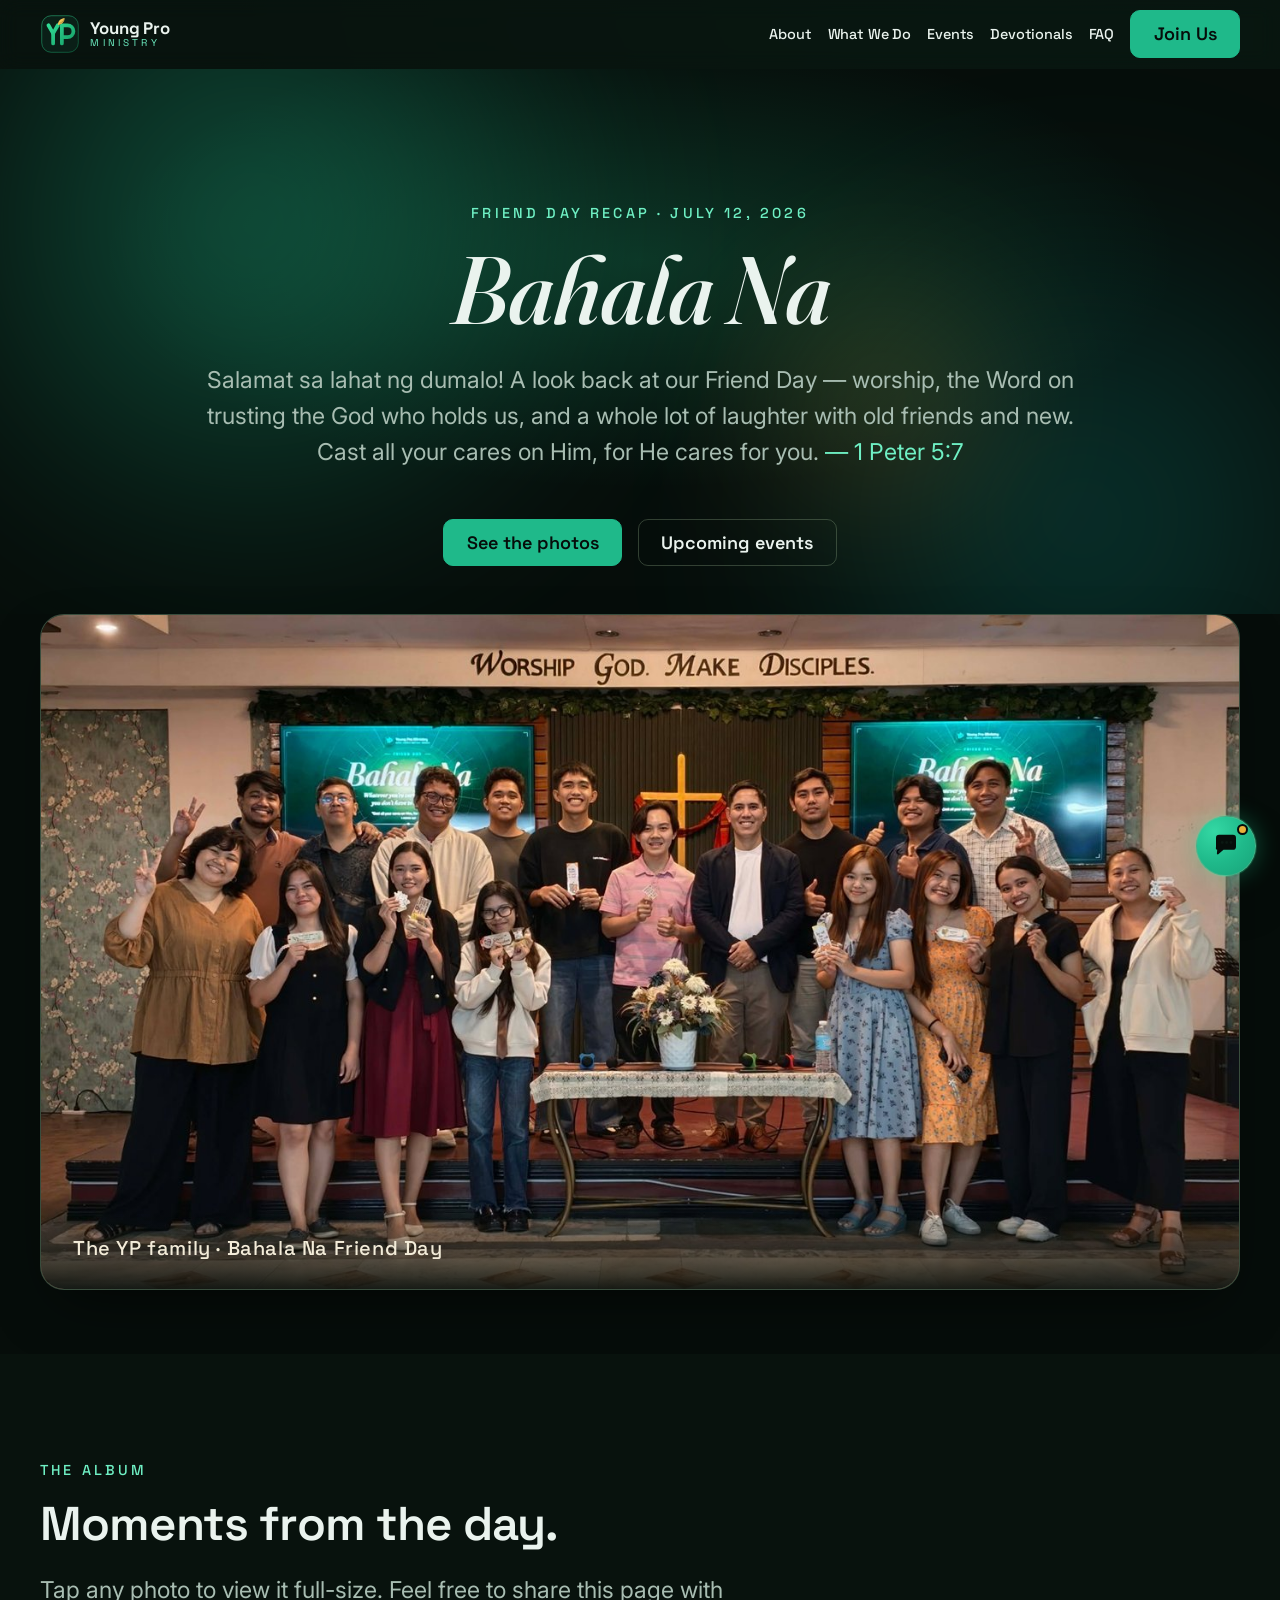
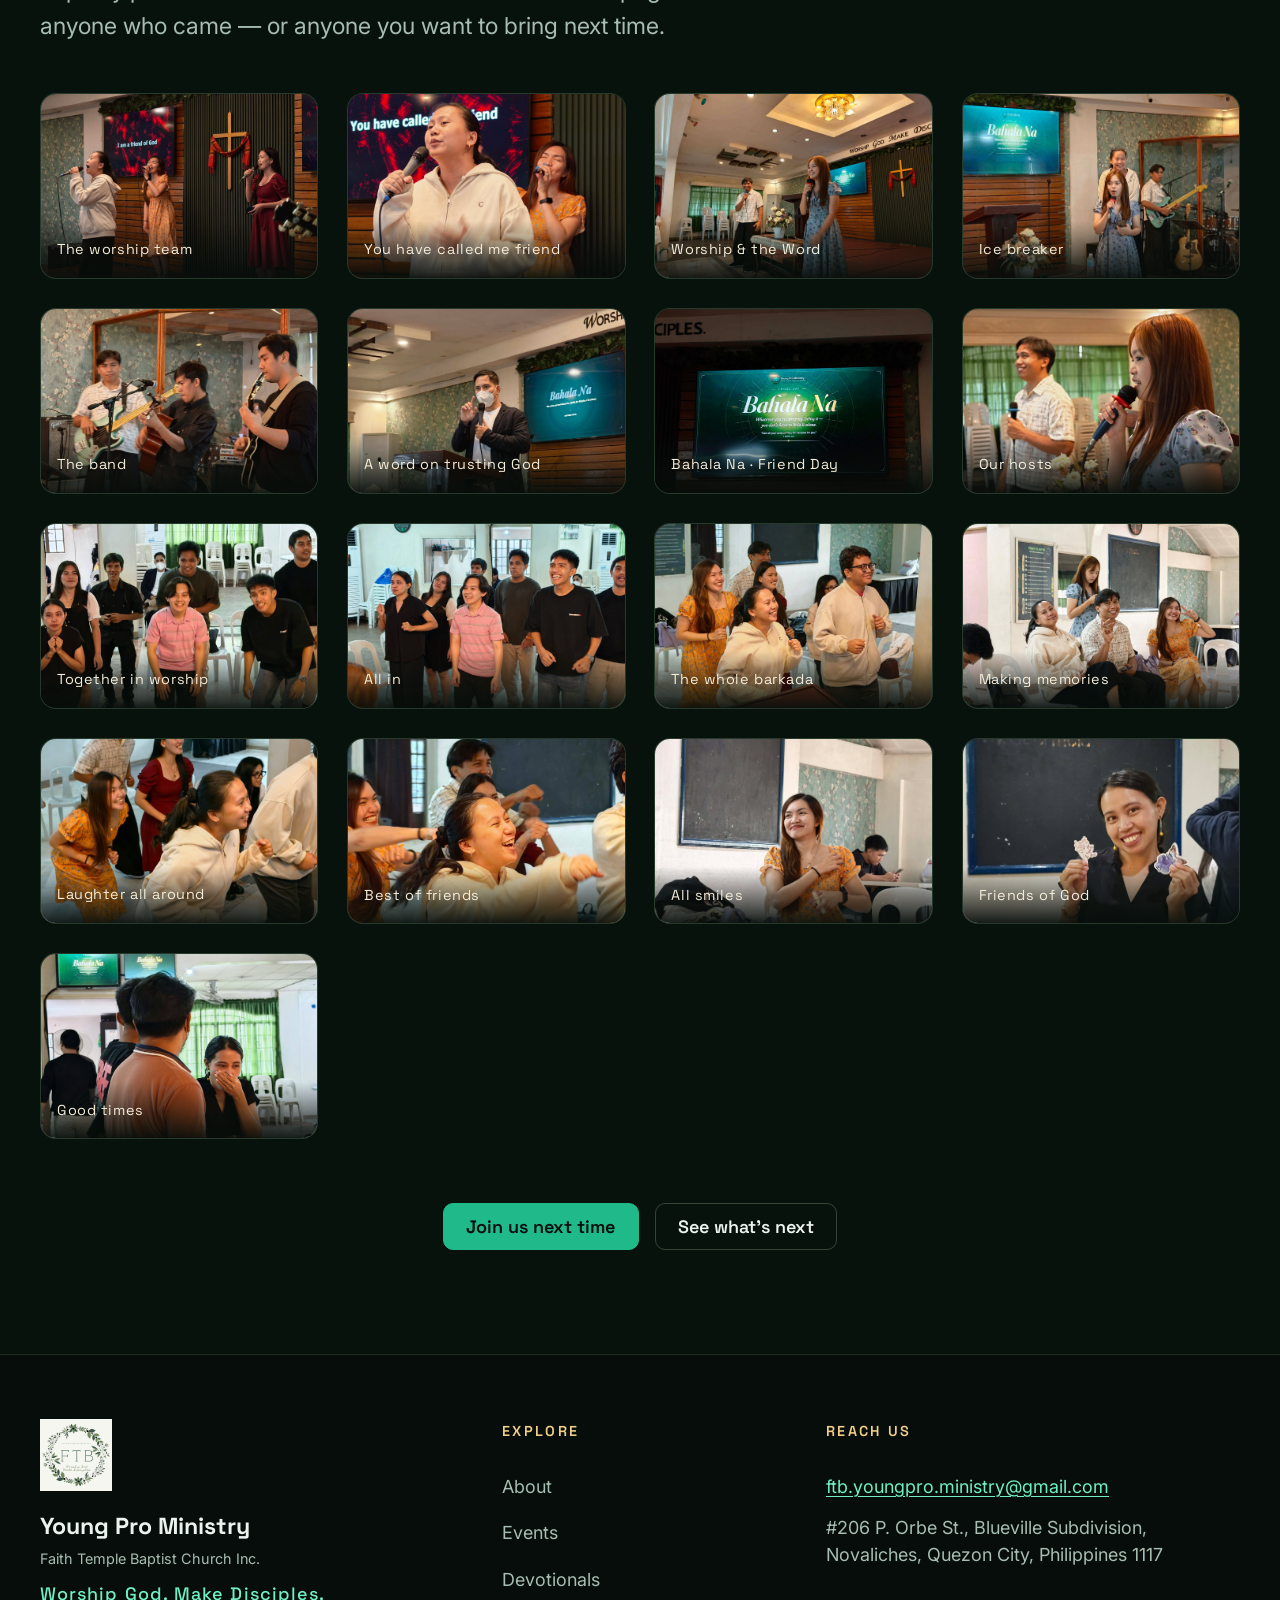
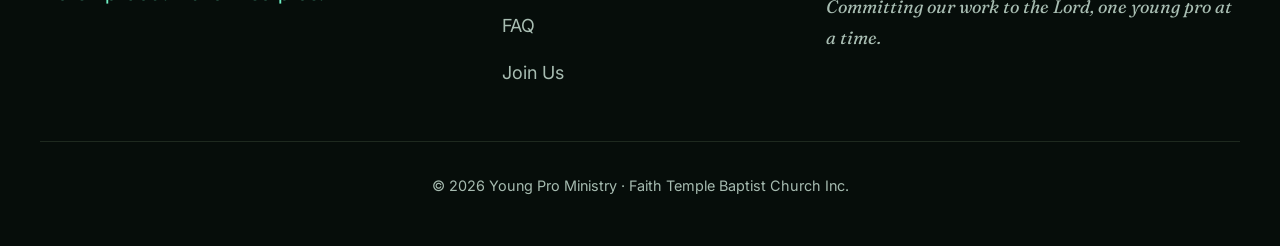
==== bahala-na/index.html @ ad7fe1d5 "Feature the group photo and move the recap to a clean /bahala-na URL - Move the recap to bahala-na/i" ====
<!DOCTYPE html>
<html lang="en" class="no-js">
<head>
  <meta charset="UTF-8">
  <meta name="viewport" content="width=device-width, initial-scale=1">
  <title>Bahala Na — Friend Day Recap · FTB Young Pro Ministry</title>
  <meta name="description" content="Photos from the Young Pro Ministry Bahala Na Friend Day at Faith Temple Baptist Church, Novaliches, Quezon City — worship, the Word on trusting the God who holds us, and a whole lot of laughter. Salamat sa lahat ng dumalo!">
  <meta name="theme-color" content="#060d0a">
  <meta name="author" content="Young Pro Ministry · Faith Temple Baptist Church Inc.">

  <link rel="canonical" href="https://ftb-youngpro.github.io/bahala-na/">

  <!-- Open Graph — the share card leads with the group photo. -->
  <meta property="og:type" content="website">
  <meta property="og:site_name" content="Young Pro Ministry">
  <meta property="og:title" content="Bahala Na — Friend Day Recap">
  <meta property="og:description" content="Salamat sa lahat ng dumalo! A look back at our Bahala Na Friend Day — worship, the Word, and a whole lot of laughter with young pros.">
  <meta property="og:url" content="https://ftb-youngpro.github.io/bahala-na/">
  <meta property="og:locale" content="en_PH">
  <meta property="og:image" content="https://ftb-youngpro.github.io/assets/img/og-bahala-na.jpg">
  <meta property="og:image:width" content="1200">
  <meta property="og:image:height" content="630">
  <meta property="og:image:alt" content="The Young Pro group at the Bahala Na Friend Day, Faith Temple Baptist Church.">

  <meta name="twitter:card" content="summary_large_image">
  <meta name="twitter:title" content="Bahala Na — Friend Day Recap">
  <meta name="twitter:description" content="Salamat sa lahat ng dumalo! A look back at our Bahala Na Friend Day — worship, the Word, and a whole lot of laughter.">
  <meta name="twitter:image" content="https://ftb-youngpro.github.io/assets/img/og-bahala-na.jpg">

  <link rel="icon" href="/favicon.svg" type="image/svg+xml">
  <link rel="manifest" href="/manifest.webmanifest">
  <link rel="apple-touch-icon" href="/assets/img/apple-touch-icon.png">
  <meta name="apple-mobile-web-app-capable" content="yes">
  <meta name="apple-mobile-web-app-title" content="Young Pro">

  <link rel="preconnect" href="https://fonts.googleapis.com">
  <link rel="preconnect" href="https://fonts.gstatic.com" crossorigin>
  <link rel="preconnect" href="https://cdn.jsdelivr.net" crossorigin>
  <link href="https://fonts.googleapis.com/css2?family=Space+Grotesk:wght@400;500;600;700&family=Inter:ital,wght@0,400;0,500;0,600;0,700;1,400&family=Fraunces:ital,opsz,wght@0,9..144,400;0,9..144,500;0,9..144,600;1,9..144,400;1,9..144,500&display=swap" rel="stylesheet">

  <link rel="stylesheet" href="/assets/css/styles.css">
  <link rel="stylesheet" href="/assets/css/animations.css">
  <link rel="stylesheet" href="/assets/css/chatbot.css">

  <script type="application/ld+json">
  {
    "@context": "https://schema.org",
    "@type": "ImageGallery",
    "name": "Bahala Na — Friend Day Recap",
    "description": "Photos from the FTB Young Pro Ministry Bahala Na Friend Day on July 12, 2026.",
    "url": "https://ftb-youngpro.github.io/bahala-na/",
    "isPartOf": { "@type": "WebSite", "url": "https://ftb-youngpro.github.io/" },
    "about": { "@type": "Event", "name": "Friend Day — Bahala Na", "startDate": "2026-07-12T14:30:00+08:00" },
    "image": "https://ftb-youngpro.github.io/assets/img/og-bahala-na.jpg"
  }
  </script>
</head>
<body>

  <a class="skip-link" href="#main">Skip to content</a>

  <header class="site-header" data-site-header>
    <div class="container nav-bar">
      <a class="brand" href="/" aria-label="Young Pro Ministry — home">
        <img class="brand-mark" src="/assets/img/yp-mark.svg" alt="" width="40" height="40" aria-hidden="true">
        <span class="brand-text">
          <span class="brand-name">Young Pro</span>
          <span class="brand-sub">Ministry</span>
        </span>
      </a>

      <button class="nav-toggle" data-nav-toggle type="button"
              aria-controls="primary-nav" aria-expanded="false" aria-label="Open menu">
        <span class="nav-toggle-box" aria-hidden="true">
          <span class="nav-toggle-bar"></span>
          <span class="nav-toggle-bar"></span>
          <span class="nav-toggle-bar"></span>
        </span>
      </button>

      <nav class="nav" aria-label="Primary">
        <ul class="nav-menu" id="primary-nav" data-nav>
          <li><a class="nav-link" href="/#about">About</a></li>
          <li><a class="nav-link" href="/#what-we-do">What We Do</a></li>
          <li><a class="nav-link" href="/events.html">Events</a></li>
          <li><a class="nav-link" href="/devotionals.html">Devotionals</a></li>
          <li><a class="nav-link" href="/faq.html">FAQ</a></li>
          <li class="nav-cta-item"><a class="btn btn-primary nav-cta" href="/#join" data-magnetic>Join Us</a></li>
        </ul>
      </nav>
    </div>
  </header>

  <main id="main">

    <!-- ===================== PAGE HERO ===================== -->
    <section class="section page-hero" id="recap-hero" aria-labelledby="recap-heading">
      <div class="page-hero-bg" aria-hidden="true">
        <span class="aurora aurora-1"></span>
        <span class="aurora aurora-2"></span>
        <span class="aurora aurora-3"></span>
        <span class="hero-halo"></span>
      </div>
      <div class="container page-hero-inner">
        <p class="eyebrow">Friend Day Recap &middot; July 12, 2026</p>
        <h1 class="page-hero-title">Bahala Na</h1>
        <p class="page-hero-lead lead">
          Salamat sa lahat ng dumalo! A look back at our Friend Day &mdash; worship, the Word on trusting
          the God who holds us, and a whole lot of laughter with old friends and new. Cast all your cares on
          Him, for He cares for you. <span class="recap-verse">&mdash; 1 Peter 5:7</span>
        </p>
        <p class="page-hero-actions">
          <a class="btn btn-primary" href="#photos" data-magnetic>See the photos</a>
          <a class="btn btn-ghost" href="/events.html#upcoming" data-magnetic>Upcoming events</a>
        </p>
      </div>
    </section>

    <!-- ===================== FEATURED GROUP PHOTO (giant) ===================== -->
    <section class="recap-hero-photo-band" aria-label="The YP family group photo">
      <div class="container">
        <button class="recap-hero-photo" type="button" data-lightbox
                data-full="/assets/img/recap-bahala-na-18.jpg"
                data-caption="The YP family — Bahala Na Friend Day, July 12, 2026.">
          <img src="/assets/img/recap-bahala-na-18.jpg"
               alt="The whole Young Pro group on stage at the Bahala Na Friend Day, under the Worship God Make Disciples banner."
               width="1400" height="788" loading="eager">
          <span class="recap-hero-cap">The YP family &middot; Bahala Na Friend Day</span>
        </button>
      </div>
    </section>

    <!-- ===================== GALLERY ===================== -->
    <section class="section gallery" id="photos" aria-labelledby="photos-heading">
      <div class="container">
        <header class="section-head">
          <p class="eyebrow" data-reveal>The album</p>
          <h2 class="section-title" id="photos-heading" data-reveal data-split>Moments from the day.</h2>
          <p class="section-lead lead" data-reveal>Tap any photo to view it full-size. Feel free to share
            this page with anyone who came &mdash; or anyone you want to bring next time.</p>
        </header>

        <ul class="gallery-grid" role="list">
          <li class="gallery-item" data-reveal style="--i:0"><button class="gallery-tile" type="button" data-lightbox data-full="/assets/img/recap-bahala-na-01.jpg" data-caption="The worship team at the Bahala Na Friend Day."><img class="gallery-img" data-mask loading="lazy" src="/assets/img/recap-bahala-na-01.jpg" alt="Young pros leading worship with microphones beside the cross." width="1400" height="1050"><span class="gallery-caption">The worship team</span></button></li>
          <li class="gallery-item" data-reveal style="--i:1"><button class="gallery-tile" type="button" data-lightbox data-full="/assets/img/recap-bahala-na-02.jpg" data-caption="You have called me friend."><img class="gallery-img" data-mask loading="lazy" src="/assets/img/recap-bahala-na-02.jpg" alt="Worship leaders singing, the screen reading You have called me friend." width="1400" height="1050"><span class="gallery-caption">You have called me friend</span></button></li>
          <li class="gallery-item" data-reveal style="--i:2"><button class="gallery-tile" type="button" data-lightbox data-full="/assets/img/recap-bahala-na-03.jpg" data-caption="Worship and the Word."><img class="gallery-img" data-mask loading="lazy" src="/assets/img/recap-bahala-na-03.jpg" alt="A young pro singing worship at the lectern under the Worship God Make Disciples sign." width="1400" height="1051"><span class="gallery-caption">Worship &amp; the Word</span></button></li>
          <li class="gallery-item" data-reveal style="--i:3"><button class="gallery-tile" type="button" data-lightbox data-full="/assets/img/recap-bahala-na-04.jpg" data-caption="Ice breaker to start the afternoon."><img class="gallery-img" data-mask loading="lazy" src="/assets/img/recap-bahala-na-04.jpg" alt="Young pros during an ice breaker at the Bahala Na Friend Day." width="1400" height="788"><span class="gallery-caption">Ice breaker</span></button></li>
          <li class="gallery-item" data-reveal style="--i:4"><button class="gallery-tile" type="button" data-lightbox data-full="/assets/img/recap-bahala-na-05.jpg" data-caption="The band."><img class="gallery-img" data-mask loading="lazy" src="/assets/img/recap-bahala-na-05.jpg" alt="Three musicians playing guitars during the Bahala Na Friend Day." width="1400" height="1050"><span class="gallery-caption">The band</span></button></li>
          <li class="gallery-item" data-reveal style="--i:5"><button class="gallery-tile" type="button" data-lightbox data-full="/assets/img/recap-bahala-na-06.jpg" data-caption="A word on trusting God."><img class="gallery-img" data-mask loading="lazy" src="/assets/img/recap-bahala-na-06.jpg" alt="A speaker sharing the message with the Bahala Na slide on screen." width="1400" height="1050"><span class="gallery-caption">A word on trusting God</span></button></li>
          <li class="gallery-item" data-reveal style="--i:6"><button class="gallery-tile" type="button" data-lightbox data-full="/assets/img/recap-bahala-na-07.jpg" data-caption="Bahala Na — Friend Day."><img class="gallery-img" data-mask loading="lazy" src="/assets/img/recap-bahala-na-07.jpg" alt="The Bahala Na Friend Day title on the auditorium LED screen." width="1400" height="1050"><span class="gallery-caption">Bahala Na &middot; Friend Day</span></button></li>
          <li class="gallery-item" data-reveal style="--i:7"><button class="gallery-tile" type="button" data-lightbox data-full="/assets/img/recap-bahala-na-08.jpg" data-caption="Our hosts for the afternoon."><img class="gallery-img" data-mask loading="lazy" src="/assets/img/recap-bahala-na-08.jpg" alt="Two hosts with microphones welcoming everyone to the Friend Day." width="1400" height="1050"><span class="gallery-caption">Our hosts</span></button></li>
          <li class="gallery-item" data-reveal style="--i:8"><button class="gallery-tile" type="button" data-lightbox data-full="/assets/img/recap-bahala-na-09.jpg" data-caption="Together in worship."><img class="gallery-img" data-mask loading="lazy" src="/assets/img/recap-bahala-na-09.jpg" alt="A group of young professionals worshipping together." width="1400" height="1050"><span class="gallery-caption">Together in worship</span></button></li>
          <li class="gallery-item" data-reveal style="--i:9"><button class="gallery-tile" type="button" data-lightbox data-full="/assets/img/recap-bahala-na-10.jpg" data-caption="All in."><img class="gallery-img" data-mask loading="lazy" src="/assets/img/recap-bahala-na-10.jpg" alt="Young pros singing together in a row, smiling." width="1400" height="1051"><span class="gallery-caption">All in</span></button></li>
          <li class="gallery-item" data-reveal style="--i:10"><button class="gallery-tile" type="button" data-lightbox data-full="/assets/img/recap-bahala-na-11.jpg" data-caption="The whole barkada."><img class="gallery-img" data-mask loading="lazy" src="/assets/img/recap-bahala-na-11.jpg" alt="The group standing together, engaged and smiling." width="1400" height="1050"><span class="gallery-caption">The whole barkada</span></button></li>
          <li class="gallery-item" data-reveal style="--i:11"><button class="gallery-tile" type="button" data-lightbox data-full="/assets/img/recap-bahala-na-12.jpg" data-caption="Making memories together."><img class="gallery-img" data-mask loading="lazy" src="/assets/img/recap-bahala-na-12.jpg" alt="Friends laughing together during fellowship." width="1400" height="1050"><span class="gallery-caption">Making memories</span></button></li>
          <li class="gallery-item" data-reveal style="--i:12"><button class="gallery-tile" type="button" data-lightbox data-full="/assets/img/recap-bahala-na-13.jpg" data-caption="Laughter all around."><img class="gallery-img" data-mask loading="lazy" src="/assets/img/recap-bahala-na-13.jpg" alt="Two friends laughing together." width="1400" height="1051"><span class="gallery-caption">Laughter all around</span></button></li>
          <li class="gallery-item" data-reveal style="--i:13"><button class="gallery-tile" type="button" data-lightbox data-full="/assets/img/recap-bahala-na-14.jpg" data-caption="Best of friends."><img class="gallery-img" data-mask loading="lazy" src="/assets/img/recap-bahala-na-14.jpg" alt="Two young pros laughing hard together." width="1400" height="1050"><span class="gallery-caption">Best of friends</span></button></li>
          <li class="gallery-item" data-reveal style="--i:14"><button class="gallery-tile" type="button" data-lightbox data-full="/assets/img/recap-bahala-na-15.jpg" data-caption="All smiles."><img class="gallery-img" data-mask loading="lazy" src="/assets/img/recap-bahala-na-15.jpg" alt="A young professional smiling warmly during the fellowship." width="1400" height="1050"><span class="gallery-caption">All smiles</span></button></li>
          <li class="gallery-item" data-reveal style="--i:15"><button class="gallery-tile" type="button" data-lightbox data-full="/assets/img/recap-bahala-na-16.jpg" data-caption="Friends of God."><img class="gallery-img" data-mask loading="lazy" src="/assets/img/recap-bahala-na-16.jpg" alt="A young pro smiling and holding friend paper cutouts." width="1400" height="1050"><span class="gallery-caption">Friends of God</span></button></li>
          <li class="gallery-item" data-reveal style="--i:16"><button class="gallery-tile" type="button" data-lightbox data-full="/assets/img/recap-bahala-na-17.jpg" data-caption="Good times."><img class="gallery-img" data-mask loading="lazy" src="/assets/img/recap-bahala-na-17.jpg" alt="A pair of friends laughing during the Friend Day." width="1400" height="1050"><span class="gallery-caption">Good times</span></button></li>
        </ul>

        <p class="recap-cta">
          <a class="btn btn-primary" href="/#join" data-magnetic>Join us next time</a>
          <a class="btn btn-ghost" href="/events.html#upcoming">See what's next</a>
        </p>
      </div>
    </section>

  </main>

  <footer class="site-footer" id="site-footer">
    <div class="container footer-grid">
      <div class="footer-brand">
        <img class="footer-logo" src="/assets/img/ftb-church-logo.png"
             alt="Faith Temple Baptist Church Inc. botanical wreath logo." width="80" height="80" loading="lazy">
        <p class="footer-ministry">Young Pro Ministry</p>
        <p class="footer-church">Faith Temple Baptist Church Inc.</p>
        <p class="footer-purpose">Worship God. Make Disciples.</p>
      </div>
      <nav class="footer-nav" aria-label="Footer">
        <h2 class="footer-heading">Explore</h2>
        <ul role="list">
          <li><a href="/#about">About</a></li>
          <li><a href="/events.html">Events</a></li>
          <li><a href="/devotionals.html">Devotionals</a></li>
          <li><a href="/faq.html">FAQ</a></li>
          <li><a href="/#join">Join Us</a></li>
        </ul>
      </nav>
      <div class="footer-contact">
        <h2 class="footer-heading">Reach us</h2>
        <p><a class="link-emerald" href="mailto:ftb.youngpro.ministry@gmail.com">ftb.youngpro.ministry@gmail.com</a></p>
        <p class="footer-address">#206 P. Orbe St., Blueville Subdivision,<br>Novaliches, Quezon City, Philippines 1117</p>
        <p class="footer-closing">Committing our work to the Lord, one young pro at a time.</p>
      </div>
    </div>
    <div class="container footer-bottom">
      <p>&copy; <span data-year>2026</span> Young Pro Ministry · Faith Temple Baptist Church Inc.</p>
    </div>
  </footer>

  <!-- Body-level lightbox (sibling of main) -->
  <div class="lightbox" data-lightbox-dialog hidden>
    <div class="lightbox-overlay" data-lightbox-close></div>
    <div class="lightbox-content" role="dialog" aria-modal="true" aria-label="Image viewer">
      <button class="lightbox-close" type="button" data-lightbox-close aria-label="Close image viewer">&times;</button>
      <img class="lightbox-image" data-lightbox-image alt="">
      <p class="lightbox-caption" data-lightbox-caption></p>
    </div>
  </div>

  <style>
    /* Page hero (mirrors the Events page hero). */
    .page-hero { position: relative; isolation: isolate; overflow: hidden; background: var(--bg-900);
      padding-block: calc(var(--nav-h) + var(--space-2xl)) var(--space-xl); text-align: center; }
    .page-hero-bg { position: absolute; inset: 0; z-index: -2; overflow: hidden; }
    .page-hero-bg .hero-halo { z-index: -1; }
    .page-hero-inner { position: relative; z-index: 1; display: flex; flex-direction: column; align-items: center; }
    .page-hero-title { font-family: var(--font-serif); font-weight: 500; font-style: italic;
      font-size: var(--step-5); line-height: 1.02; letter-spacing: -0.01em; color: var(--ink);
      margin-bottom: var(--space-md); text-wrap: balance; }
    .page-hero-lead { max-width: 62ch; margin-inline: auto; color: var(--ink-dim); }
    .recap-verse { color: var(--emerald-300); white-space: nowrap; }
    .page-hero-actions { display: flex; flex-wrap: wrap; justify-content: center; gap: var(--space-sm); margin-top: var(--space-xl); }
    @media (prefers-reduced-motion: no-preference) {
      .page-hero-inner > * { opacity: 0; transform: translateY(20px);
        animation: yp-hero-rise var(--dur-reveal, 0.8s) var(--ease-out, ease) forwards; }
      .page-hero-inner > :nth-child(1) { animation-delay: 0.05s; }
      .page-hero-inner > :nth-child(2) { animation-delay: 0.13s; }
      .page-hero-inner > :nth-child(3) { animation-delay: 0.21s; }
      .page-hero-inner > :nth-child(4) { animation-delay: 0.29s; }
      @keyframes yp-hero-rise { to { opacity: 1; transform: translateY(0); } }
    }

    /* Giant featured group photo, right under the hero. */
    .recap-hero-photo-band { background: var(--bg-900); padding-block: 0 var(--space-2xl); }
    .recap-hero-photo { display: block; width: 100%; padding: 0; position: relative; cursor: pointer;
      border: 1px solid var(--hairline-strong); border-radius: var(--radius-lg, 24px); overflow: hidden;
      background: var(--bg-750); box-shadow: var(--shadow-lg);
      transition: transform .3s var(--ease-out), box-shadow .3s var(--ease-out), border-color .3s var(--ease-out); }
    .recap-hero-photo:hover { transform: translateY(-4px); border-color: var(--emerald);
      box-shadow: var(--shadow-lg), var(--glow-emerald-soft); }
    .recap-hero-photo img { display: block; width: 100%; height: auto; }
    .recap-hero-cap { position: absolute; left: 0; right: 0; bottom: 0; padding: var(--space-md) var(--space-lg);
      font-family: var(--font-display); font-weight: 500;
      font-size: clamp(0.95rem, 0.85rem + 0.5vw, 1.25rem); letter-spacing: 0.03em; color: var(--cream);
      background: linear-gradient(0deg, rgba(6,13,10,0.92) 0%, rgba(6,13,10,0) 100%); text-align: left; }

    .recap-cta { display: flex; flex-wrap: wrap; justify-content: center; gap: var(--space-sm); margin-top: var(--space-2xl); }
    @media (min-width: 480px) { .page-hero-actions, .recap-cta { flex-direction: row; } }
  </style>

  <script defer src="https://cdn.jsdelivr.net/npm/gsap@3.13.0/dist/gsap.min.js"></script>
  <script defer src="https://cdn.jsdelivr.net/npm/gsap@3.13.0/dist/ScrollTrigger.min.js"></script>
  <script defer src="https://cdn.jsdelivr.net/npm/gsap@3.13.0/dist/SplitText.min.js"></script>
  <script>if("serviceWorker" in navigator){window.addEventListener("load",function(){navigator.serviceWorker.register("/sw.js").catch(function(){});});}</script>
  <script src="/assets/js/main.js" defer></script>
  <script src="/assets/js/chatbot.js" defer></script>
</body>
</html>
---- assets/css/styles.css ----
/* ============================================================================
   Young Pro Ministry — Faith Temple Baptist Church Inc.
   Main stylesheet. Mobile-first. Strictly green / gold / cream / warm-neutral only.
   Palette derived from the church's green botanical wreath logo:
   forest-black backgrounds · luminous emerald · warm gold · cream parchment.
   Motion @keyframes live in animations.css; this file sets resting/static state.
   ============================================================================ */

/* ---------------------------------------------------------------------------
   1. DESIGN TOKENS
   --------------------------------------------------------------------------- */
:root {
  /* ---------- Forest-black background layers (deepest -> lifted) ---------- */
  --bg-900: #060d0a;
  --bg-850: #08120d;
  --bg-800: #0b1812;
  --bg-750: #0f2018;
  --bg-700: #13291f;
  --bg-650: #18342780;

  /* ---------- Emerald (PRIMARY, luminous) ---------- */
  --emerald-700: #0c6b4e;
  --emerald-600: #169a72;
  --emerald:     #1fb98a;
  --emerald-400: #34d8a4;
  --emerald-300: #6ff0c4;
  --emerald-glow: #2affb0;

  /* ---------- Sage (logo-true muted greens) ---------- */
  --sage-600: #6f8f6a;
  --sage-400: #9bb792;

  /* ---------- Teal-green (cool partner for gradients only) ---------- */
  --teal-600: #0e7d74;

  /* ---------- Gold / amber (ACCENT, warm) ---------- */
  --gold-700: #9a6f15;
  --gold:     #e8b13a;
  --gold-soft:#f1cf86;
  --gold-glow:#ffd56b;

  /* ---------- Cream / parchment ---------- */
  --cream:    #f3ecd9;
  --cream-dim:#d8cfb6;

  /* ---------- Text on dark ----------
     AAA pass: --ink-dim and --ink-faint were nudged a touch lighter (same
     emerald-neutral hue ~149deg — zero purple) so EVERY surface they land on,
     including the lightest card fill (bg-700), clears WCAG AAA 7:1 for small
     text. Measured minima: --ink (>=13.6), --ink-dim (>=7.76 on bg-700),
     --ink-faint (>=7.59 on bg-700). The look is essentially unchanged. */
  --ink:      #eaf3ee; /* >=13.6:1 on every surface */
  --ink-dim:  #a8bdb2; /* secondary/body copy — >=7.76:1 (AAA) on bg-700..bg-900 */
  --ink-faint:#a6bbb0; /* smallest glosses/captions — >=7.59:1 (AAA) on bg-700..bg-900 */

  /* ---------- Lines / borders ---------- */
  --hairline:        rgba(155, 183, 146, 0.16);
  --hairline-strong: rgba(155, 183, 146, 0.30);
  --hairline-gold:   rgba(232, 177, 58, 0.28);

  /* ---------- Gradients ---------- */
  --grad-emerald-gold: linear-gradient(105deg, #1fb98a 0%, #34d8a4 38%, #e8b13a 100%);
  --grad-emerald-teal: linear-gradient(135deg, #0e7d74 0%, #1fb98a 55%, #6ff0c4 100%);
  --grad-surface: linear-gradient(180deg, rgba(110,240,196,0.05) 0%, rgba(0,0,0,0) 60%);
  --grad-halo: radial-gradient(60% 60% at 50% 35%, rgba(42,255,176,0.16) 0%, rgba(42,255,176,0) 70%);

  /* ---------- Brand convenience aliases ---------- */
  --primary: var(--emerald);
  --accent:  var(--gold);

  /* ---------- Typography ---------- */
  --font-display: "Space Grotesk", system-ui, -apple-system, "Segoe UI", sans-serif;
  --font-body:    "Inter", system-ui, -apple-system, "Segoe UI", Roboto, sans-serif;
  --font-serif:   "Fraunces", Georgia, "Times New Roman", serif;

  --step--1: clamp(0.80rem, 0.76rem + 0.20vw, 0.90rem);
  --step-0:  clamp(1.00rem, 0.95rem + 0.25vw, 1.125rem);
  --step-1:  clamp(1.20rem, 1.10rem + 0.55vw, 1.45rem);
  --step-2:  clamp(1.50rem, 1.30rem + 1.00vw, 2.10rem);
  --step-3:  clamp(1.95rem, 1.60rem + 1.70vw, 3.00rem);
  --step-4:  clamp(2.60rem, 2.00rem + 3.00vw, 4.40rem);
  --step-5:  clamp(3.20rem, 2.30rem + 4.60vw, 6.00rem);

  --measure: 64ch;

  /* ---------- Spacing ---------- */
  --space-3xs: 0.25rem;
  --space-2xs: 0.5rem;
  --space-xs:  0.75rem;
  --space-sm:  1rem;
  --space-md:  1.5rem;
  --space-lg:  2rem;
  --space-xl:  3rem;
  --space-2xl: 4rem;
  --space-3xl: 6rem;
  --space-4xl: 8rem;
  --section-y: clamp(3.5rem, 2.5rem + 5vw, 8rem);

  /* ---------- Radius ---------- */
  --radius-xs: 6px;
  --radius-sm: 10px;
  --radius-md: 16px;
  --radius-lg: 24px;
  --radius-xl: 32px;
  --radius-pill: 999px;

  /* ---------- Shadow / glow ---------- */
  --shadow-sm: 0 1px 2px rgba(0,0,0,0.40);
  --shadow-md: 0 8px 24px -8px rgba(0,0,0,0.55);
  --shadow-lg: 0 24px 60px -20px rgba(0,0,0,0.65);
  --glow-emerald: 0 0 0 1px rgba(42,255,176,0.20), 0 0 28px -4px rgba(42,255,176,0.45);
  --glow-emerald-soft: 0 0 24px -6px rgba(31,185,138,0.35);
  --glow-gold: 0 0 0 1px rgba(255,213,107,0.22), 0 0 26px -4px rgba(255,213,107,0.40);
  --inset-sheen: inset 0 1px 0 rgba(255,255,255,0.06);

  /* ---------- Layout ---------- */
  --container: 1200px;
  --container-narrow: 760px;
  --gutter: clamp(1rem, 0.5rem + 3vw, 2rem);
  --grid-gap: clamp(1rem, 0.6rem + 1.5vw, 2rem);
  --nav-h: 68px;

  /* ---------- Motion ---------- */
  --ease-out:   cubic-bezier(0.16, 1, 0.3, 1);
  --ease-in-out:cubic-bezier(0.65, 0, 0.35, 1);
  --ease-soft:  cubic-bezier(0.33, 1, 0.68, 1);
  --dur-fast:   0.25s;
  --dur-base:   0.5s;
  --dur-slow:   0.9s;
  --dur-reveal: 0.8s;
  --aurora-speed: 26s;
  --marquee-speed: 38s;
}

/* ---------------------------------------------------------------------------
   2. RESET / BASE
   --------------------------------------------------------------------------- */
*, *::before, *::after { box-sizing: border-box; }

* { margin: 0; }

html {
  scroll-behavior: smooth;
  scroll-padding-top: calc(var(--nav-h) + 16px);
  -webkit-text-size-adjust: 100%;
  text-size-adjust: 100%;
}

body {
  font-family: var(--font-body);
  font-size: var(--step-0);
  line-height: 1.7;
  font-weight: 400;
  color: var(--ink);
  background-color: var(--bg-900);
  background-image:
    radial-gradient(120% 70% at 80% -10%, rgba(31,185,138,0.06) 0%, rgba(0,0,0,0) 55%),
    radial-gradient(120% 80% at 0% 110%, rgba(14,125,116,0.05) 0%, rgba(0,0,0,0) 60%);
  /* NOTE: do NOT use background-attachment:fixed here — a fixed background layer
     re-rasterizes the full-viewport gradient on every scroll frame (a confirmed
     desktop scroll-jank source). These subtle washes scroll with the body at
     zero per-frame cost and read identically on this dark theme. */
  -webkit-font-smoothing: antialiased;
  -moz-osx-font-smoothing: grayscale;
  text-rendering: optimizeLegibility;
  min-height: 100%;
  overflow-x: hidden;
}

img, picture, svg, video {
  display: block;
  max-width: 100%;
  height: auto;
}

a { color: var(--emerald-300); text-decoration: none; transition: color var(--dur-fast) var(--ease-out); }
a:hover { color: var(--emerald-400); }

button { font: inherit; color: inherit; cursor: pointer; }

ul[role="list"], ol[role="list"] { list-style: none; padding: 0; }

:focus-visible {
  outline: 2px solid var(--emerald-400);
  outline-offset: 2px;
  border-radius: 4px;
}
/* On emerald-filled controls the emerald ring vanishes (1.4:1); use a warm
   gold ring (reads on emerald AND on dark) plus a dark offset halo so the
   indicator is always high-contrast against adjacent colors (WCAG 2.4.11). */
.btn-primary:focus-visible,
.nav-cta:focus-visible,
.skip-link:focus-visible {
  outline: 2px solid var(--gold-glow);
  outline-offset: 2px;
  box-shadow: 0 0 0 5px var(--bg-900);
}

/* ---------------------------------------------------------------------------
   3. UTILITIES
   --------------------------------------------------------------------------- */
.container {
  width: min(100% - (var(--gutter) * 2), var(--container));
  margin-inline: auto;
}
.container-narrow {
  width: min(100% - (var(--gutter) * 2), var(--container-narrow));
}

.sr-only {
  position: absolute;
  width: 1px; height: 1px;
  padding: 0; margin: -1px;
  overflow: hidden;
  clip: rect(0 0 0 0);
  white-space: nowrap;
  border: 0;
}

.skip-link {
  position: absolute;
  left: 50%;
  top: -200%;
  transform: translateX(-50%);
  z-index: 200;
  background: var(--emerald);
  color: var(--bg-900);
  font-family: var(--font-display);
  font-weight: 600;
  padding: 0.6rem 1.1rem;
  border-radius: var(--radius-sm);
  box-shadow: var(--shadow-md);
}
.skip-link:focus {
  top: 0.75rem;
  color: var(--bg-900);
}

.section {
  padding-block: var(--section-y);
  position: relative;
}
/* Alternating washes keep the page feeling like one continuous dark room */
.about       { background: var(--bg-850); }
.what-we-do  { background: var(--bg-900); }
.vision      { background: var(--bg-850); }
.happenings  { background: var(--bg-900); }
.themes      { background: var(--bg-850); }
.leaders     { background: var(--bg-900); }
.gallery     { background: var(--bg-850); }
.join        { background: var(--bg-900); }

.eyebrow {
  font-family: var(--font-display);
  text-transform: uppercase;
  letter-spacing: 0.22em;
  font-size: var(--step--1);
  font-weight: 500;
  color: var(--emerald-300);
  margin-bottom: var(--space-sm);
}

.section-title {
  font-family: var(--font-display);
  font-weight: 600;
  font-size: var(--step-3);
  line-height: 1.05;
  letter-spacing: -0.02em;
  color: var(--ink);
  max-width: 22ch;
}

.section-head {
  max-width: var(--measure);
  margin-bottom: var(--space-xl);
}
.section-lead {
  margin-top: var(--space-md);
}

.lead {
  font-size: var(--step-1);
  line-height: 1.55;
  color: var(--ink-dim);
  max-width: var(--measure);
}

.hl-gold { color: var(--gold-soft); font-weight: 600; }

.link-emerald { color: var(--emerald-300); text-decoration: underline; text-underline-offset: 3px; text-decoration-thickness: 1px; }
.link-emerald:hover { color: var(--emerald-400); }

/* Gradient text (resting). Shimmer animation defined in animations.css */
.text-gradient {
  background: var(--grad-emerald-gold);
  background-size: 200% auto;
  -webkit-background-clip: text;
  background-clip: text;
  color: transparent;
  -webkit-text-fill-color: transparent;
}

/* Glass / frosted dark surface (border + inset sheen).
   NOTE: most cards are `.glass .card`; because `.card` (defined below, equal
   specificity) sets its own background-color + grad-surface and comes later in
   source order, the `.card` fill WINS on those elements and this `background`
   here is overridden — `.glass` then contributes only the border + inset-sheen.
   The flat `background` below renders ONLY on the single glass-only element
   (.about-panel). Either way no card uses a live backdrop-filter: a flat
   semi-opaque fill reads the same on this dark theme and avoids re-blurring
   scrolling content every frame. Only the sticky nav (.site-header), the mobile
   nav drawer (.nav-menu, blur only while open and off on desktop), and the
   .lightbox-overlay keep a real backdrop-filter (at most two active at once,
   which is cheap). */
.glass {
  background: color-mix(in srgb, var(--bg-800) 92%, transparent);
  border: 1px solid var(--hairline);
  box-shadow: var(--inset-sheen);
}

/* Card primitive */
.card {
  background-color: var(--bg-700);
  background-image: var(--grad-surface);
  border: 1px solid var(--hairline);
  border-radius: var(--radius-md);
  padding: var(--space-lg);
  transition: transform var(--dur-base) var(--ease-out),
              box-shadow var(--dur-base) var(--ease-out),
              border-color var(--dur-base) var(--ease-out);
}
.card:hover {
  border-color: var(--hairline-strong);
  box-shadow: var(--shadow-md), var(--glow-emerald-soft);
  transform: translateY(-4px);
}

/* ---------------------------------------------------------------------------
   4. BUTTONS
   --------------------------------------------------------------------------- */
.btn {
  display: inline-flex;
  align-items: center;
  justify-content: center;
  gap: 0.5rem;
  font-family: var(--font-display);
  font-weight: 600;
  font-size: var(--step-0);
  line-height: 1;
  padding: 0.85rem 1.4rem;
  border-radius: var(--radius-sm);
  border: 1px solid transparent;
  text-align: center;
  transition: transform var(--dur-fast) var(--ease-out),
              box-shadow var(--dur-fast) var(--ease-out),
              background-color var(--dur-fast) var(--ease-out),
              color var(--dur-fast) var(--ease-out),
              border-color var(--dur-fast) var(--ease-out);
}

.btn-primary {
  background: var(--emerald);
  color: var(--bg-900);
  border-color: var(--emerald);
}
.btn-primary:hover {
  background: var(--emerald-400);
  color: var(--bg-900);
  box-shadow: var(--glow-emerald);
  transform: translateY(-1px);
}
.btn-primary:active {
  background: var(--emerald-700);
  transform: translateY(0);
}

.btn-ghost {
  background: transparent;
  color: var(--ink);
  border: 1px solid var(--hairline-strong);
}
.btn-ghost:hover {
  border-color: var(--emerald);
  color: var(--emerald-300);
  background: var(--bg-700);
  box-shadow: var(--glow-emerald-soft);
  transform: translateY(-1px);
}

/* ---------------------------------------------------------------------------
   5. STICKY NAV
   --------------------------------------------------------------------------- */
.site-header {
  position: sticky;
  top: 0;
  z-index: 100;
  background: color-mix(in srgb, var(--bg-800) 60%, transparent);
  -webkit-backdrop-filter: blur(10px) saturate(120%);
  backdrop-filter: blur(10px) saturate(120%);
  border-bottom: 1px solid transparent;
  /* Do NOT transition backdrop-filter: animating a blur radius is GPU-expensive
     for its whole duration. Let the blur snap (imperceptible at this size) and
     only transition the cheap color/border changes. */
  transition: background-color var(--dur-base) var(--ease-out),
              border-color var(--dur-base) var(--ease-out);
}
.site-header.is-scrolled {
  background: color-mix(in srgb, var(--bg-800) 82%, transparent);
  -webkit-backdrop-filter: blur(18px) saturate(130%);
  backdrop-filter: blur(18px) saturate(130%);
  border-bottom-color: var(--hairline);
  box-shadow: var(--shadow-sm);
}

.nav-bar {
  display: flex;
  align-items: center;
  justify-content: space-between;
  gap: var(--space-md);
  min-height: var(--nav-h);
}

.brand {
  display: inline-flex;
  align-items: center;
  gap: 0.65rem;
  color: var(--ink);
}
.brand:hover { color: var(--ink); }
.brand-mark { width: 40px; height: 40px; }
.brand-text { display: flex; flex-direction: column; line-height: 1; }
.brand-name {
  font-family: var(--font-display);
  font-weight: 700;
  font-size: 1.05rem;
  letter-spacing: -0.01em;
  color: var(--ink);
}
.brand-sub {
  font-family: var(--font-display);
  font-size: 0.62rem;
  letter-spacing: 0.32em;
  text-transform: uppercase;
  color: var(--emerald-300);
  margin-top: 2px;
}

/* Hamburger */
.nav-toggle {
  display: inline-flex;
  align-items: center;
  justify-content: center;
  width: 44px;
  height: 44px;
  border-radius: var(--radius-sm);
  background: transparent;
  border: 1px solid var(--hairline);
}
.nav-toggle:hover { border-color: var(--hairline-strong); }
.nav-toggle-box {
  display: inline-flex;
  flex-direction: column;
  gap: 5px;
  width: 22px;
}
.nav-toggle-bar {
  display: block;
  height: 2px;
  width: 100%;
  background: var(--ink);
  border-radius: 2px;
  transition: transform var(--dur-fast) var(--ease-out),
              opacity var(--dur-fast) var(--ease-out);
}
.nav-toggle[aria-expanded="true"] .nav-toggle-bar:nth-child(1) { transform: translateY(7px) rotate(45deg); }
.nav-toggle[aria-expanded="true"] .nav-toggle-bar:nth-child(2) { opacity: 0; }
.nav-toggle[aria-expanded="true"] .nav-toggle-bar:nth-child(3) { transform: translateY(-7px) rotate(-45deg); }

/* Hamburger flush to the right edge on mobile. The .nav drawer wrapper sits in the
   flex row but is 0-width (its .nav-menu is position:fixed / off-canvas), so with
   space-between the toggle parked in the middle. Drop the inter-item gap and push
   the toggle hard-right so it aligns with the container's right padding edge. */
@media (max-width: 991.98px) {
  .nav-bar { gap: 0; }
  .nav-toggle { margin-left: auto; }
}

/* Mobile drawer (base) */
.nav-menu {
  list-style: none;
  margin: 0;
  padding: 0;
  position: fixed;
  inset: var(--nav-h) 0 auto 0;
  /* Solid, fully opaque drawer by default. The previous build painted the fill
     with color-mix() + a backdrop blur, but older mobile Chrome / MIUI support
     NEITHER (and worse, report backdrop-filter as supported while not actually
     painting it) — so the drawer rendered see-through and the hero text bled
     straight through the menu. A literal solid gradient needs no color-mix or
     backdrop support and stays readable on every browser. */
  background: linear-gradient(180deg, var(--bg-800) 0%, var(--bg-900) 100%);
  border-bottom: 1px solid var(--hairline-strong);
  box-shadow: var(--shadow-lg);
  display: flex;
  flex-direction: column;
  gap: var(--space-2xs);
  padding: var(--space-md) var(--gutter) var(--space-xl);
  max-height: calc(100svh - var(--nav-h));
  overflow-y: auto;
  overscroll-behavior: contain;

  /* hidden resting state — JS toggles .is-open; CSS animation handles motion */
  opacity: 0;
  visibility: hidden;
  transform: translateY(-12px);
  transition: opacity var(--dur-base) var(--ease-out),
              transform var(--dur-base) var(--ease-out),
              visibility 0s linear var(--dur-base);
}
.nav-menu.is-open {
  opacity: 1;
  visibility: visible;
  transform: translateY(0);
  transition: opacity var(--dur-base) var(--ease-out),
              transform var(--dur-base) var(--ease-out),
              visibility 0s;
}

/* Frosted-glass UPGRADE — applied ONLY where backdrop-filter genuinely paints.
   Uses rgba() (not color-mix) so it never depends on color-mix support either.
   The solid gradient above is the floor: any browser that can't do this keeps a
   fully opaque, readable drawer. The desktop media query below resets all of
   this to a transparent inline row, so this only affects the mobile drawer. */
@supports ((-webkit-backdrop-filter: blur(1px)) or (backdrop-filter: blur(1px))) {
  .nav-menu {
    background: linear-gradient(180deg, rgba(11, 24, 18, 0.90) 0%, rgba(6, 13, 10, 0.95) 100%);
    -webkit-backdrop-filter: blur(20px) saturate(135%);
    backdrop-filter: blur(20px) saturate(135%);
  }
}

.nav-link {
  display: block;
  font-family: var(--font-display);
  font-weight: 500;
  font-size: 1.1rem;
  letter-spacing: -0.01em;
  color: var(--ink);
  padding: 0.75rem 0.25rem;
  position: relative;
}
.nav-link:hover { color: var(--emerald-300); }
.nav-link.is-active { color: var(--emerald-300); }

.nav-cta-item { margin-top: var(--space-xs); }
.nav-cta { width: 100%; }

/* ---------------------------------------------------------------------------
   6. HERO
   --------------------------------------------------------------------------- */
.hero {
  position: relative;
  min-height: 100svh;
  display: flex;
  align-items: center;
  overflow: hidden;
  padding-block: calc(var(--nav-h) + var(--space-2xl)) var(--space-3xl);
  isolation: isolate;
}

.hero-bg {
  position: absolute;
  inset: 0;
  z-index: -2;
  overflow: hidden;
}

/* --- Duotone ministry-photo TEXTURE layer (richer hero depth) ---------------
   A real on-disk image (the neoclassical museum facade — architectural,
   faceless, lots of negative sky exactly where the headline sits) crushed to a
   dark emerald DUOTONE via CSS filters so it reads as depth/texture, never as a
   literal photo. It sits at the very BACK of .hero-bg (behind the halo and the
   auroras), so the elegant emerald aurora is unchanged and still the star.
   Decorative: aria-hidden (parent) + pointer-events:none. The pointer-parallax
   rides the SAME --px/--py the auroras consume (main.js §8, desktop fine-pointer
   only; never set on touch / reduced motion), so this is a static texture on
   phones and for reduced-motion users. Kept subtle by design; bump opacity here
   to taste. --------------------------------------------------------------------- */
.hero-photo {
  position: absolute;
  /* Slightly oversize + center so the parallax translate never reveals an edge. */
  inset: -6%;
  z-index: -3;
  background-image: url("../img/museum-03.jpg");
  background-size: cover;
  background-position: 60% 30%;
  /* Crush to a dark EMERALD duotone: kill the original color (grayscale), tint
     green via sepia->hue-rotate(95deg) (lands ~135deg = emerald, far from the
     forbidden 230-330deg purple band — RULE ZERO ok), and drop brightness hard
     so it's texture, not picture. */
  filter: grayscale(1) sepia(0.5) hue-rotate(95deg) saturate(1.3)
          brightness(0.34) contrast(1.05);
  opacity: 0.16;
  /* Compose the pointer-parallax with NO base transform; auroras already own
     --px/--py. A gentle inverse drift (smaller than the auroras) adds depth
     separation. */
  translate: calc(var(--px, 0px) * -0.6) calc(var(--py, 0px) * -0.6);
  /* Feather the edges so the texture melts into the forest-black rather than
     ending on a hard rectangle. */
  -webkit-mask-image: radial-gradient(120% 120% at 50% 38%, #000 38%, transparent 86%);
          mask-image: radial-gradient(120% 120% at 50% 38%, #000 38%, transparent 86%);
}

/* Forest scrim OVER the photo (still behind the auroras/halo): guarantees the
   centered hero text keeps AA+ (measured >=8.8:1 for --ink even over the
   brightest photo patch) and deepens the duotone toward the page's forest-black.
   A vertical gradient (darker top+bottom) plus a soft center vignette. */
.hero-photo-scrim {
  position: absolute;
  inset: 0;
  z-index: -2;
  background:
    radial-gradient(90% 70% at 50% 42%, rgba(6,13,10,0.55) 0%, rgba(6,13,10,0.86) 78%),
    linear-gradient(180deg, rgba(6,13,10,0.78) 0%, rgba(6,13,10,0.30) 40%, rgba(6,13,10,0.92) 100%);
}

/* Aurora blobs — static resting positions; @keyframes drift in animations.css */
.aurora {
  position: absolute;
  border-radius: 50%;
  filter: blur(90px);
  opacity: 0.42;
  /* No permanent will-change: a standing transform layer on a 60vmax 90px-blur
     blob is held for the whole page life (even off-screen). The keyframe drift
     composites fine without it, and dropping it lets the browser reclaim the
     large blurred layer once the hero scrolls away. */
}
.aurora-1 {
  width: 60vmax; height: 60vmax;
  top: -18vmax; left: -10vmax;
  background: radial-gradient(circle at 50% 50%, var(--emerald) 0%, rgba(31,185,138,0) 70%);
}
.aurora-2 {
  width: 55vmax; height: 55vmax;
  bottom: -20vmax; right: -12vmax;
  background: radial-gradient(circle at 50% 50%, var(--teal-600) 0%, rgba(14,125,116,0) 70%);
  opacity: 0.38;
}
.aurora-3 {
  width: 26vmax; height: 26vmax;
  top: 30%; right: 18%;
  background: radial-gradient(circle at 50% 50%, var(--gold) 0%, rgba(232,177,58,0) 70%);
  opacity: 0.22;
  filter: blur(70px);
}

.hero-halo {
  position: absolute;
  inset: 0;
  background: var(--grad-halo);
  z-index: -1;
}

/* Grain / noise overlay — film/cathedral texture.
   A fixed full-viewport mix-blend layer forces a per-scroll-frame full-screen
   recomposite (mix-blend is one of the costliest compositing modes). The only
   .grain node lives inside the hero, so we scope it absolute-to-the-hero and
   drop mix-blend entirely site-wide: a normal-blended low-opacity grain reads
   near-identical on this dark theme and costs nothing per scroll frame. */
.grain {
  position: absolute;
  inset: 0;
  z-index: 1;
  pointer-events: none;
  opacity: 0.04;
  mix-blend-mode: normal;
  background-image: url("data:image/svg+xml,%3Csvg xmlns='http://www.w3.org/2000/svg' width='160' height='160'%3E%3Cfilter id='n'%3E%3CfeTurbulence type='fractalNoise' baseFrequency='0.85' numOctaves='2' stitchTiles='stitch'/%3E%3C/filter%3E%3Crect width='100%25' height='100%25' filter='url(%23n)'/%3E%3C/svg%3E");
  background-size: 160px 160px;
}

.hero-inner {
  position: relative;
  z-index: 2;
  text-align: center;
  display: flex;
  flex-direction: column;
  align-items: center;
}

.hero-eyebrow { color: var(--emerald-300); }

.hero-title {
  font-family: var(--font-display);
  font-weight: 600;
  font-size: var(--step-4);
  line-height: 1.05;
  letter-spacing: -0.02em;
  color: var(--ink);
  max-width: 16ch;
  margin-bottom: var(--space-md);
  text-wrap: balance;
}

.hero-lead {
  max-width: 56ch;
  margin-inline: auto;
  color: var(--ink-dim);
  margin-bottom: var(--space-xl);
}

.hero-actions {
  display: flex;
  flex-direction: column;
  gap: var(--space-sm);
  width: 100%;
  max-width: 320px;
}
.hero-actions .btn { width: 100%; }

.scroll-cue {
  position: absolute;
  bottom: var(--space-lg);
  left: 50%;
  transform: translateX(-50%);
  z-index: 2;
  width: 44px;   /* >=44px touch tap target (it's an anchor to #verse) */
  height: 44px;
  display: grid;
  place-items: center;
  border-radius: 50%;
  border: 1px solid var(--hairline);
}
.scroll-cue:hover { border-color: var(--emerald); box-shadow: var(--glow-emerald-soft); }
.scroll-cue-chevron {
  width: 11px; height: 11px;
  border-right: 2px solid var(--emerald-300);
  border-bottom: 2px solid var(--emerald-300);
  transform: rotate(45deg);
  margin-top: -4px;
}

/* ---------------------------------------------------------------------------
   7. ANCHOR VERSE
   --------------------------------------------------------------------------- */
.verse-band {
  background: var(--bg-850);
  padding-block: var(--section-y);
  text-align: center;
}
.verse {
  position: relative;
  padding-block: var(--space-lg);
  border-top: 1px solid var(--hairline-gold);
  border-bottom: 1px solid var(--hairline-gold);
}
.verse-quote {
  font-family: var(--font-serif);
  font-size: clamp(3rem, 2rem + 6vw, 6rem);
  line-height: 0.6;
  color: var(--gold);
  opacity: 0.55;
  display: block;
  margin-bottom: var(--space-2xs);
}
.verse-text p {
  font-family: var(--font-serif);
  font-style: italic;
  font-weight: 400;
  font-size: var(--step-2);
  line-height: 1.4;
  color: var(--cream);
  max-width: 28ch;
  margin-inline: auto;
}
.verse-ref {
  margin-top: var(--space-md);
  font-family: var(--font-display);
  text-transform: uppercase;
  letter-spacing: 0.22em;
  font-size: var(--step--1);
  color: var(--gold);
}
.verse-translation { color: var(--gold-soft); opacity: 0.8; }

/* ---------------------------------------------------------------------------
   8. ABOUT
   --------------------------------------------------------------------------- */
.about-grid {
  display: grid;
  gap: var(--space-xl);
  margin-bottom: var(--space-2xl);
}
.prose p { margin-top: var(--space-md); max-width: var(--measure); color: var(--ink-dim); }
.prose p:first-child { margin-top: var(--space-lg); }

.about-panel {
  border-radius: var(--radius-lg);
  padding: var(--space-xl);
  text-align: center;
  display: flex;
  flex-direction: column;
  align-items: center;
  gap: var(--space-2xs);
}
.about-logo {
  width: clamp(96px, 22vw, 130px);
  height: auto;
  margin-bottom: var(--space-sm);
}
.about-panel-name {
  font-family: var(--font-display);
  font-weight: 600;
  font-size: var(--step-1);
  color: var(--ink);
}
.about-panel-tag {
  font-family: var(--font-serif);
  font-style: italic;
  color: var(--gold-soft);
  font-size: var(--step-0);
}
.about-panel-purpose {
  margin-top: var(--space-sm);
  font-family: var(--font-display);
  letter-spacing: 0.06em;
  color: var(--emerald-300);
  font-weight: 500;
}

.value-grid {
  display: grid;
  gap: var(--grid-gap);
  grid-template-columns: repeat(auto-fit, minmax(min(100%, 260px), 1fr));
}
.value-card { display: flex; flex-direction: column; gap: var(--space-2xs); border-radius: var(--radius-md); }
.value-title {
  font-family: var(--font-display);
  font-weight: 500;
  font-size: var(--step-2);
  line-height: 1.15;
  letter-spacing: -0.01em;
  color: var(--emerald-300);
}
.value-desc { color: var(--ink-dim); font-size: var(--step-0); }

/* ---------------------------------------------------------------------------
   9. WHAT WE DO — PILLARS
   --------------------------------------------------------------------------- */
.pillars {
  display: grid;
  gap: var(--grid-gap);
  grid-template-columns: repeat(auto-fit, minmax(min(100%, 300px), 1fr));
}
.pillar {
  border-radius: var(--radius-lg);
  padding: var(--space-xl);
  display: flex;
  flex-direction: column;
  gap: var(--space-sm);
}
.pillar-chip {
  display: inline-flex;
  align-items: center;
  justify-content: center;
  align-self: flex-start;
  font-family: var(--font-display);
  font-weight: 700;
  font-size: 0.8rem;
  letter-spacing: 0.08em;
  color: var(--bg-900);
  background: var(--grad-emerald-gold);
  padding: 0.4rem 0.7rem;
  border-radius: var(--radius-sm);
}
.pillar-title {
  font-family: var(--font-display);
  font-weight: 600;
  font-size: var(--step-2);
  line-height: 1.15;
  letter-spacing: -0.01em;
  color: var(--ink);
}
.pillar-kicker {
  font-family: var(--font-display);
  text-transform: uppercase;
  letter-spacing: 0.16em;
  font-size: var(--step--1);
  color: var(--emerald-300);
  margin-top: -0.35rem;
}
.pillar-blurb { color: var(--ink-dim); }
.pillar-list {
  list-style: none;
  padding: 0;
  margin-top: var(--space-2xs);
  display: flex;
  flex-direction: column;
  gap: var(--space-2xs);
}
.pillar-list li {
  position: relative;
  padding-left: 1.5rem;
  color: var(--ink-dim);
  font-size: var(--step-0);
}
.pillar-list li::before {
  content: "";
  position: absolute;
  left: 0;
  top: 0.62em;
  width: 7px; height: 7px;
  border-radius: 50%;
  background: var(--emerald);
  box-shadow: 0 0 10px -2px var(--emerald-glow);
}

/* ---------------------------------------------------------------------------
   10. VISION — STATS
   --------------------------------------------------------------------------- */
.stat-grid {
  display: grid;
  grid-template-columns: repeat(2, 1fr);
  gap: var(--grid-gap);
}
.stat {
  text-align: center;
  padding: var(--space-md) var(--space-sm);
  border-radius: var(--radius-md);
  border: 1px solid var(--hairline);
  background-image: var(--grad-surface);
}
.stat-num {
  display: block;
  font-family: var(--font-display);
  font-weight: 700;
  font-size: var(--step-5);
  line-height: 1;
  letter-spacing: -0.03em;
}
.stat-label {
  display: block;
  margin-top: var(--space-2xs);
  font-size: var(--step--1);
  letter-spacing: 0.04em;
  color: var(--ink-dim);
  max-width: 22ch;
  margin-inline: auto;
}

/* ---------------------------------------------------------------------------
   11. HAPPENINGS FEED
   --------------------------------------------------------------------------- */
.feed-grid {
  display: grid;
  gap: var(--grid-gap);
  grid-template-columns: repeat(auto-fit, minmax(min(100%, 300px), 1fr));
  /* Size each cell to its own content instead of stretching to the tall portrait
     poster (the featured Museum Tour card). Default align-items:stretch left big
     empty dark bottoms in the shorter Goal Casting / Loob cards in that first
     row; `start` lets each card take its natural height. */
  align-items: start;
}
.post {
  border-radius: var(--radius-lg);
  padding: 0;
  overflow: hidden;
  display: flex;
  flex-direction: column;
}
.post-media {
  position: relative;
  overflow: hidden;
  background: var(--bg-750);
  border-bottom: 1px solid var(--hairline);
}
.post-poster {
  width: 100%;
  height: auto;
  display: block;
  /* Ease the hover via the standalone `scale` longhand, NOT `transform`: the
     [data-parallax] variant rewrites the transform's --shift every scroll frame,
     and transitioning transform would make each frame chase ~0.9s behind. Using
     `scale:` keeps the hover ease while leaving the parallax translate to track
     scroll 1:1. The non-parallax poster stays consistent here too. */
  transition: scale var(--dur-slow) var(--ease-out);
  /* No standing will-change: the parallax (--shift) composes the transform and
     primes compositing during the scrub; a permanent layer here is redundant. */
}
.post:hover .post-poster { scale: 1.03; }

.post-body {
  padding: var(--space-lg);
  display: flex;
  flex-direction: column;
  gap: var(--space-2xs);
}
.post-meta {
  display: flex;
  flex-wrap: wrap;
  align-items: center;
  gap: var(--space-xs);
  font-size: var(--step--1);
}
.post-date {
  font-family: var(--font-display);
  letter-spacing: 0.06em;
  color: var(--gold-soft);
}
.post-tag {
  font-family: var(--font-display);
  text-transform: uppercase;
  letter-spacing: 0.16em;
  font-size: 0.72rem;
  color: var(--emerald-300);
  border: 1px solid var(--hairline);
  border-radius: var(--radius-pill);
  padding: 0.15rem 0.6rem;
}
.post-title {
  font-family: var(--font-display);
  font-weight: 600;
  font-size: var(--step-1);
  line-height: 1.2;
  letter-spacing: -0.01em;
  color: var(--ink);
}
.post-blurb { color: var(--ink-dim); font-size: var(--step-0); }

.post--noimg .post-body { padding-top: var(--space-xl); }
.post--upcoming { opacity: 0.96; }

/* Badges */
.badge {
  font-family: var(--font-display);
  text-transform: uppercase;
  letter-spacing: 0.16em;
  font-size: 0.68rem;
  font-weight: 600;
  border-radius: var(--radius-pill);
  padding: 0.2rem 0.65rem;
}
.badge-latest {
  position: absolute;
  top: var(--space-sm);
  left: var(--space-sm);
  color: var(--gold);
  /* Flat opaque fill instead of a backdrop-filter blur: this badge sits over a
     scrolling poster, so a live blur would recompute per frame. Solid reads the
     same and keeps blur to only the nav + lightbox. */
  background: color-mix(in srgb, var(--bg-900) 92%, transparent);
  border: 1px solid var(--hairline-gold);
  box-shadow: var(--glow-gold);
}
.badge-upcoming {
  color: var(--emerald-300);
  border: 1px solid var(--hairline-strong);
}
.post--featured {
  border-color: var(--hairline-gold);
  box-shadow: var(--shadow-md), var(--glow-gold);
}

/* --- Featured-card "next event" moment: live countdown + add-to-cal / share ---
   The countdown line is a calm gold kicker; main.js swaps its text to a live
   "Starts in N days" string (a static date/time line is the no-JS fallback). */
.post-countdown {
  display: flex;
  align-items: center;
  gap: var(--space-2xs);
  font-family: var(--font-display);
  font-size: var(--step--1);
  font-weight: 600;
  letter-spacing: 0.04em;
  color: var(--gold-soft);
}

.event-actions {
  display: flex;
  flex-wrap: wrap;
  gap: var(--space-2xs);
  margin-top: var(--space-2xs);
}

/* Shared add-to-calendar / share affordance — emerald-ghost, on-brand, with a
   YP leaf flourish and a focus-visible gold ring (matches .btn-primary focus). */
.btn-event {
  display: inline-flex;
  align-items: center;
  gap: 0.4rem;
  font-family: var(--font-display);
  font-weight: 600;
  font-size: var(--step--1);
  line-height: 1;
  padding: 0.6rem 1rem;
  border-radius: var(--radius-sm);
  background: transparent;
  color: var(--emerald-300);
  border: 1px solid var(--hairline-strong);
  transition: border-color var(--dur-fast) var(--ease-out),
              color var(--dur-fast) var(--ease-out),
              box-shadow var(--dur-fast) var(--ease-out),
              transform var(--dur-fast) var(--ease-out);
}
.btn-event:hover {
  border-color: var(--emerald);
  color: var(--emerald-300);
  box-shadow: var(--glow-emerald-soft);
  transform: translateY(-1px);
}
.btn-event:active { transform: translateY(0); }
.btn-event:focus-visible {
  outline: 2px solid var(--gold-glow);
  outline-offset: 2px;
  /* Dark offset halo so the gold ring stays high-contrast against BOTH the dark
     card and the emerald border (and the filled RSVP variant). Matches the
     .btn-primary / .nav-cta focus treatment for a consistent indicator. */
  box-shadow: 0 0 0 5px var(--bg-900);
}

/* RSVP — the primary "I'm going" action on the featured card. A solid emerald
   fill (vs the ghost calendar/share/.ics siblings) makes the main action read as
   primary while staying fully on-system. Mirrors .btn-primary's color logic;
   the gold focus ring + dark halo above already cover it (emerald ring would
   vanish on an emerald fill — WCAG 2.4.11). */
.btn-event--rsvp {
  background: var(--emerald);
  color: var(--bg-900);
  border-color: var(--emerald);
}
.btn-event--rsvp:hover {
  background: var(--emerald-400);
  color: var(--bg-900);
  border-color: var(--emerald-400);
  box-shadow: var(--glow-emerald);
}
.btn-event--rsvp:active { background: var(--emerald-700); }
/* The leaf flourish is a gold gradient mask; on the filled emerald button keep
   it but deepen it so it reads against the bright fill. */
.btn-event--rsvp .yp-leaf-flourish {
  background: linear-gradient(135deg, var(--bg-850) 0%, var(--emerald-700) 100%);
}

/* --- YP leaf signature flourish — a recurring decorative gold-leaf mark that
   ties the brand mark (yp-mark.svg), the posters' wreath motif, and the page
   together. Pure CSS mask of the church's botanical leaf; aria-hidden + static
   (no motion), so it never affects a11y or reduced-motion. ------------------- */
.yp-leaf-flourish {
  flex: none;
  width: 0.95em;
  height: 0.95em;
  background: linear-gradient(135deg, var(--gold-soft) 0%, var(--gold) 60%, var(--gold-700) 100%);
  -webkit-mask: var(--yp-leaf-mask) center / contain no-repeat;
          mask: var(--yp-leaf-mask) center / contain no-repeat;
}
:root {
  /* A single botanical leaf (echoes the gold leaf in yp-mark.svg). */
  --yp-leaf-mask: url("data:image/svg+xml,%3Csvg xmlns='http://www.w3.org/2000/svg' viewBox='0 0 24 24'%3E%3Cpath d='M21 3C9 3 3 9.5 3 21c0 0 7-1 11-5 3-3 4-7 4-7s-4 1-7 4c0 0 3-7 10-10z'/%3E%3C/svg%3E");
}

/* --- Share/copy toast (JS-injected, aria-live=polite). A small, fixed,
   bottom-center pill that confirms "Link copied" when Web Share is unavailable.
   Hidden by default; .is-visible fades it in. ------------------------------- */
.yp-toast {
  position: fixed;
  left: 50%;
  bottom: calc(env(safe-area-inset-bottom, 0px) + var(--space-lg));
  transform: translateX(-50%) translateY(8px);
  z-index: 1000;
  display: inline-flex;
  align-items: center;
  gap: var(--space-2xs);
  max-width: min(90vw, 30rem);
  padding: 0.7rem 1.1rem;
  font-family: var(--font-display);
  font-size: var(--step--1);
  font-weight: 600;
  color: var(--bg-900);
  background: var(--emerald-300);
  border-radius: var(--radius-pill);
  box-shadow: var(--shadow-lg), var(--glow-emerald-soft);
  opacity: 0;
  pointer-events: none;
  transition: opacity var(--dur-fast) var(--ease-out),
              transform var(--dur-fast) var(--ease-out);
}
.yp-toast.is-visible {
  opacity: 1;
  transform: translateX(-50%) translateY(0);
}

/* ---------------------------------------------------------------------------
   12. THEMES — MARQUEE + GRID
   --------------------------------------------------------------------------- */
.themes-marquee {
  position: relative;
  overflow: hidden;
  margin-block: var(--space-lg) var(--space-2xl);
  -webkit-mask-image: linear-gradient(90deg, transparent 0, #000 8%, #000 92%, transparent 100%);
          mask-image: linear-gradient(90deg, transparent 0, #000 8%, #000 92%, transparent 100%);
}
.themes-track {
  display: flex;
  width: max-content;
  list-style: none;
  margin: 0;
  /* NOTE: spacing is a per-pill trailing margin (see .theme-pill), NOT a flex
     `gap`. A flex gap is applied BETWEEN items only, so the last original pill
     and the first clone would have no gap between them, making the seamless
     loop period (one set + one boundary gap) differ from scrollWidth/2 and the
     CSS keyframe's translateX(-50%) by gap/2 -> a recurring ~12px seam. A
     trailing margin on every pill (including the last) makes spacing symmetric
     across the original->clone boundary, so scrollWidth/2 and translateX(-50%)
     land EXACTLY on one set in both the enhanced JS ticker and the CSS loop.
     padding-inline was removed (it was overridden to 0 by ul[role="list"] and
     never rendered; the .themes-marquee edge mask provides the visual inset).
     animation (translateX loop) defined in animations.css */
}
.themes-marquee:hover .themes-track,
.themes-marquee:focus-within .themes-track {
  animation-play-state: paused;
}
.theme-pill {
  flex: 0 0 auto;
  display: flex;
  flex-direction: column;
  gap: 0.1rem;
  padding: 0.7rem 1.3rem;
  /* Trailing margin (NOT a track flex `gap`) so the gap after the LAST pill of
     a set matches the gap between pills — keeps the marquee loop period equal
     to scrollWidth/2 / translateX(-50%) for a seamless wrap. See .themes-track. */
  margin-inline-end: var(--space-md);
  border-radius: var(--radius-pill);
  border: 1px solid var(--hairline-gold);
  background: color-mix(in srgb, var(--bg-700) 70%, transparent);
}
.theme-term {
  font-family: var(--font-serif);
  font-style: italic;
  font-weight: 500;
  font-size: var(--step-1);
  color: var(--gold-soft);
  line-height: 1.1;
}
.theme-gloss {
  font-size: 0.72rem;
  letter-spacing: 0.04em;
  color: var(--ink-faint);
}

.theme-grid {
  display: grid;
  gap: var(--grid-gap);
  grid-template-columns: repeat(auto-fit, minmax(min(100%, 280px), 1fr));
}
.theme-card {
  border-radius: var(--radius-md);
  border-color: var(--hairline-gold);
  display: flex;
  flex-direction: column;
  gap: var(--space-3xs);
}
.theme-card-term {
  font-family: var(--font-serif);
  font-style: italic;
  font-weight: 600;
  font-size: var(--step-2);
  color: var(--gold-soft);
  line-height: 1.1;
}
.theme-card-gloss {
  font-family: var(--font-display);
  text-transform: uppercase;
  letter-spacing: 0.12em;
  font-size: 0.72rem;
  color: var(--ink-faint);
  margin-bottom: var(--space-2xs);
}
.theme-card-text { color: var(--ink-dim); font-size: var(--step-0); }

/* ---------------------------------------------------------------------------
   13. LEADERS
   --------------------------------------------------------------------------- */
.leader-grid {
  display: grid;
  gap: var(--grid-gap);
  grid-template-columns: repeat(auto-fit, minmax(min(100%, 220px), 1fr));
}
.leader-card {
  border-radius: var(--radius-lg);
  text-align: center;
  display: flex;
  flex-direction: column;
  align-items: center;
  gap: var(--space-2xs);
  padding: var(--space-xl) var(--space-lg);
}
.avatar {
  width: 88px;
  height: 88px;
  border-radius: 50%;
  display: grid;
  place-items: center;
  margin-bottom: var(--space-sm);
  background:
    radial-gradient(circle at 30% 25%, rgba(110,240,196,0.18) 0%, rgba(0,0,0,0) 60%),
    var(--bg-750);
  border: 2px solid var(--emerald);
  box-shadow: var(--glow-emerald-soft), var(--inset-sheen);
  transition: box-shadow var(--dur-base) var(--ease-out);
}
.leader-card:hover .avatar { box-shadow: var(--glow-emerald); }
.avatar-initials {
  font-family: var(--font-display);
  font-weight: 700;
  font-size: 1.5rem;
  letter-spacing: 0.02em;
  background: var(--grad-emerald-gold);
  -webkit-background-clip: text;
  background-clip: text;
  color: transparent;
  -webkit-text-fill-color: transparent;
  /* sits BEHIND the photo; visible only when the photo is absent / failed (.no-photo) */
  position: relative;
  z-index: 0;
}

/* ----- Leader photo (unified duotone -> color treatment) -----------------
   The four source photos are mismatched (B&W headshot, full-body gym, group
   family, couple selfie). A shared grayscale + emerald-tint resting state makes
   them look intentional and premium; they bloom to full color on hover / focus
   and when scrolled into view (.in-color, added by JS or the IO fallback).
   Initials remain a graceful fallback behind the image (.no-photo).            */
.leader-avatar {
  position: relative;
  overflow: hidden;
  isolation: isolate;
}
.leader-photo {
  position: absolute;
  inset: 0;
  width: 100%;
  height: 100%;
  object-fit: cover;
  /* object-position is set inline, per-person (see index.html) */
  border-radius: 50%;
  z-index: 1;
  /* UNIFIED duotone resting state: grayscale + emerald cast, slightly dimmed.
     sepia gives a ~40deg amber base; +95deg hue-rotate => ~135deg = emerald.
     This lands the tint firmly in green, far from the forbidden 230-330deg
     purple/violet band (NEVER purple) — RULE ZERO ok. Do not raise hue-rotate
     toward ~235-290 or the tint would drift into purple. */
  filter: grayscale(1) contrast(1.05) brightness(0.92) sepia(0.25)
          hue-rotate(95deg) saturate(1.6);
  transition: filter var(--dur-slow) var(--ease-out),
              transform var(--dur-slow) var(--ease-out);
  /* No permanent will-change:filter (costly reserved filter layer x4). On
     desktop the filter only transitions on hover/focus; prime it then only. */
}
@media (hover: hover) and (pointer: fine) {
  .leader-card:hover .leader-photo,
  .leader-card:focus-within .leader-photo { will-change: filter; }
}
/* Color on hover/focus of the card, AND when scrolled into view (JS adds .in-color) */
.leader-card:hover .leader-photo,
.leader-card:focus-within .leader-photo,
.leader-card.in-color .leader-photo {
  filter: grayscale(0) contrast(1) brightness(1) saturate(1.05);
  transform: scale(1.04);
}

/* Pastor Jaymar's source is a near-square family group photo (755x760), so
   object-position alone can't crop to his face. Zoom in (transform-origin on
   his face — he is the man on the LEFT) so the framing matches the other three
   single-face portraits. The hover/in-color scale is bumped proportionally.    */
.leader-photo[data-leader="pjb"] {
  transform: scale(1.7);
  transform-origin: 52% 26%;
}
.leader-card:hover .leader-photo[data-leader="pjb"],
.leader-card:focus-within .leader-photo[data-leader="pjb"],
.leader-card.in-color .leader-photo[data-leader="pjb"] {
  transform: scale(1.78);
}
/* Darcy's source is a full-body gym photo; object-position alone leaves the
   face at the top edge of the circle. Zoom toward his face so the framing
   matches the other single-face portraits. Hover/in-color scale bumped
   proportionally (so the resting->color transition stays smooth). */
.leader-photo[data-leader="darcy"] {
  transform: scale(1.6);
  transform-origin: 50% 18%;
}
.leader-card:hover .leader-photo[data-leader="darcy"],
.leader-card:focus-within .leader-photo[data-leader="darcy"],
.leader-card.in-color .leader-photo[data-leader="darcy"] {
  transform: scale(1.68);
}
/* Image failed to load -> reveal the initials monogram behind it. */
.leader-avatar.no-photo .leader-photo { display: none; }

.leader-name {
  font-family: var(--font-display);
  font-weight: 600;
  font-size: var(--step-1);
  line-height: 1.2;
  letter-spacing: -0.01em;
  color: var(--ink);
}
.leader-nick {
  font-family: var(--font-serif);
  font-style: italic;
  color: var(--gold-soft);
  font-size: var(--step-0);
}
.leader-role {
  font-family: var(--font-display);
  text-transform: uppercase;
  letter-spacing: 0.12em;
  font-size: 0.72rem;
  color: var(--emerald-300);
  margin-top: var(--space-2xs);
}

/* ---------------------------------------------------------------------------
   14. GALLERY + LIGHTBOX
   --------------------------------------------------------------------------- */
.gallery-grid {
  display: grid;
  gap: var(--grid-gap);
  grid-template-columns: repeat(auto-fit, minmax(min(100%, 240px), 1fr));
}
/* No `overflow: hidden` here: it would clip the focused .gallery-tile's
   :focus-visible ring (drawn at outline-offset:2px, outside the box) on all
   four sides, leaving keyboard focus invisible (WCAG 2.4.7 / 2.4.11). The
   child .gallery-tile still clips the photo to rounded corners via its own
   overflow:hidden + border-radius. */
.gallery-item { border-radius: var(--radius-md); }
.gallery-tile {
  display: block;
  position: relative;
  width: 100%;
  padding: 0;
  border: 1px solid var(--hairline);
  border-radius: var(--radius-md);
  overflow: hidden;
  background: var(--bg-750);
  transition: transform var(--dur-base) var(--ease-out),
              box-shadow var(--dur-base) var(--ease-out),
              border-color var(--dur-base) var(--ease-out);
}
.gallery-tile:hover {
  transform: translateY(-4px);
  border-color: var(--hairline-strong);
  box-shadow: var(--shadow-md), var(--glow-emerald-soft);
}
.gallery-img {
  width: 100%;
  /* All 12 museum photos are 1280x853 (3:2 landscape). A 4/5 portrait frame
     center-cropped ~45% off each (decapitating group shots, the facade, the
     flag). Match the source 3:2 so the grid shows the full uncropped photo. */
  aspect-ratio: 3 / 2;
  object-fit: cover;
  transition: transform var(--dur-slow) var(--ease-out);
}
.gallery-tile:hover .gallery-img { transform: scale(1.05); }
.gallery-caption {
  position: absolute;
  left: 0; right: 0; bottom: 0;
  padding: var(--space-sm);
  font-family: var(--font-display);
  font-size: var(--step--1);
  letter-spacing: 0.04em;
  color: var(--cream);
  background: linear-gradient(0deg, rgba(6,13,10,0.92) 0%, rgba(6,13,10,0) 100%);
  text-align: left;
}

/* Gallery grouped by event — a small dated heading above each event's tiles so
   the collection reads as albums (latest first), not one undifferentiated grid.
   New events drop in as their own .gallery-group. */
.gallery-group + .gallery-group { margin-top: var(--space-2xl); }
.gallery-group-title {
  display: flex;
  flex-wrap: wrap;
  align-items: baseline;
  gap: 0.35em 0.7em;
  margin-bottom: var(--space-md);
  font-family: var(--font-display);
  font-weight: 600;
  font-size: var(--step-1);
  line-height: 1.15;
  letter-spacing: -0.01em;
  color: var(--ink);
}
.gallery-group-date {
  font-weight: 500;
  font-size: var(--step--1);
  letter-spacing: 0.06em;
  text-transform: uppercase;
  color: var(--emerald-300);
}

/* Lightbox */
.lightbox {
  position: fixed;
  inset: 0;
  /* Above the skip-link (200) so stacking is unambiguous even outside the focus
     trap; still below the one-shot intro (300) and the pointer-events:none
     custom-cursor layer (400). */
  z-index: 250;
  display: grid;
  place-items: center;
  padding: var(--gutter);
}
.lightbox[hidden] { display: none; }
.lightbox-overlay {
  position: absolute;
  inset: 0;
  background: rgba(3, 8, 6, 0.88);
  -webkit-backdrop-filter: blur(8px);
  backdrop-filter: blur(8px);
}
.lightbox-content {
  position: relative;
  z-index: 1;
  max-width: min(92vw, 900px);
  max-height: 90svh;
  display: flex;
  flex-direction: column;
  align-items: center;
  gap: var(--space-sm);
}
.lightbox-image {
  max-width: 100%;
  max-height: 78svh;
  width: auto;
  border-radius: var(--radius-md);
  border: 1px solid var(--hairline-strong);
  box-shadow: var(--shadow-lg);
}
.lightbox-caption {
  font-family: var(--font-display);
  font-size: var(--step--1);
  letter-spacing: 0.04em;
  color: var(--cream-dim);
  text-align: center;
}
.lightbox-close {
  position: absolute;
  top: -14px;
  right: -8px;
  width: 44px;
  height: 44px;
  display: grid;
  place-items: center;
  font-size: 1.6rem;
  line-height: 1;
  color: var(--ink);
  background: var(--bg-700);
  border: 1px solid var(--hairline-strong);
  border-radius: 50%;
}
.lightbox-close:hover { border-color: var(--emerald); color: var(--emerald-300); box-shadow: var(--glow-emerald-soft); }

/* ---------------------------------------------------------------------------
   15. JOIN / CONTACT
   --------------------------------------------------------------------------- */
.join-grid {
  display: grid;
  gap: var(--space-xl);
}
.join-blurb { margin-top: var(--space-md); }
.join-actions {
  display: flex;
  flex-wrap: wrap;
  gap: var(--space-sm);
  margin-top: var(--space-xl);
}
.join-details {
  margin-top: var(--space-xl);
  display: grid;
  gap: var(--space-md);
}
.join-detail dt {
  font-family: var(--font-display);
  text-transform: uppercase;
  letter-spacing: 0.16em;
  font-size: 0.72rem;
  color: var(--emerald-300);
  margin-bottom: var(--space-3xs);
}
.join-detail dd { color: var(--ink); }

.join-panel {
  border-radius: var(--radius-lg);
  padding: var(--space-xl);
  border-color: var(--hairline-gold);
}
.join-panel-title {
  font-family: var(--font-display);
  font-weight: 600;
  font-size: var(--step-2);
  letter-spacing: -0.01em;
  color: var(--ink);
  margin-bottom: var(--space-md);
}
.expect-list {
  list-style: none;
  padding: 0;
  display: flex;
  flex-direction: column;
  gap: var(--space-md);
}
.expect-list li {
  display: flex;
  align-items: flex-start;
  gap: var(--space-sm);
  color: var(--ink-dim);
}
.expect-list strong { color: var(--ink); font-weight: 600; }
.expect-step {
  flex: 0 0 auto;
  width: 30px; height: 30px;
  display: grid;
  place-items: center;
  border-radius: 50%;
  font-family: var(--font-display);
  font-weight: 700;
  font-size: 0.85rem;
  color: var(--bg-900);
  background: var(--emerald);
  box-shadow: var(--glow-emerald-soft);
}
.join-panel-note {
  margin-top: var(--space-lg);
  font-family: var(--font-serif);
  font-style: italic;
  color: var(--gold-soft);
}

/* ---------------------------------------------------------------------------
   16. FOOTER
   --------------------------------------------------------------------------- */
.site-footer {
  background: var(--bg-900);
  border-top: 1px solid var(--hairline);
  padding-top: var(--space-2xl);
  padding-bottom: var(--space-xl);
}
.footer-grid {
  display: grid;
  gap: var(--space-xl);
  padding-bottom: var(--space-xl);
}
.footer-logo { width: 72px; height: auto; margin-bottom: var(--space-sm); }
.footer-ministry {
  font-family: var(--font-display);
  font-weight: 700;
  font-size: var(--step-1);
  color: var(--ink);
}
.footer-church { color: var(--ink-dim); font-size: var(--step--1); }
.footer-purpose {
  margin-top: var(--space-2xs);
  font-family: var(--font-display);
  letter-spacing: 0.06em;
  color: var(--emerald-300);
  font-weight: 500;
}
.footer-heading {
  font-family: var(--font-display);
  text-transform: uppercase;
  letter-spacing: 0.16em;
  font-size: var(--step--1);
  font-weight: 600;
  color: var(--gold-soft);
  margin-bottom: var(--space-md);
}
.footer-nav ul { list-style: none; padding: 0; display: flex; flex-direction: column; gap: var(--space-2xs); }
.footer-nav a { color: var(--ink-dim); display: inline-block; padding-block: 0.25rem; }
.footer-nav a:hover { color: var(--emerald-300); }
.footer-contact p { margin-bottom: var(--space-2xs); color: var(--ink-dim); }
.footer-contact a { display: inline-block; padding-block: 0.25rem; }

/* Phone / coarse-pointer: raise each footer link to a ~44px tap target (WCAG
   2.5.8 AA needs >=24px; the rest of the site targets 44px). Block-level links
   with generous vertical padding give full-width, comfortably-spaced hit areas;
   the desktop footer + headings are untouched. */
@media (max-width: 991.98px) {
  .footer-nav ul { gap: 0; }
  .footer-nav li a,
  .footer-contact a { display: block; padding-block: 0.6rem; }
}
.footer-address { line-height: 1.5; }
.footer-closing {
  margin-top: var(--space-md);
  font-family: var(--font-serif);
  font-style: italic;
  color: var(--cream-dim);
}
.footer-bottom {
  border-top: 1px solid var(--hairline);
  padding-top: var(--space-lg);
  text-align: center;
}
.footer-bottom p { color: var(--ink-faint); font-size: var(--step--1); }

/* ---------------------------------------------------------------------------
   17. SCROLL-REVEAL RESTING STATE (motion handled in animations.css / JS)
   --------------------------------------------------------------------------- */
[data-reveal] {
  opacity: 0;
  transform: translateY(24px);
  transition: opacity var(--dur-reveal) var(--ease-out),
              transform var(--dur-reveal) var(--ease-out);
  transition-delay: calc(var(--i, 0) * 80ms);
}
[data-reveal].is-visible {
  opacity: 1;
  transform: translateY(0);
}
/* Baseline: if JS never runs, content must still be visible */
.no-js [data-reveal] { opacity: 1; transform: none; }

/* ---------------------------------------------------------------------------
   17b. ENHANCED MOTION LAYER — static / resting states
   GSAP + ScrollTrigger + SplitText layer on top of the vanilla baseline (scroll
   is native — no Lenis; no CSS depends on a Lenis wrapper/transform).
   Everything here is purely additive: the JS-injected nodes (intro overlay,
   custom cursor) do NOT exist unless JS runs, so a no-JS / CDN-blocked page never
   sees them. These rules only set the RESTING look so pre-animation reads right;
   keyframes + JS-toggled motion states live in animations.css / main.js.
   --------------------------------------------------------------------------- */

/* --- gsap-enhanced coordination ----------------------------------------------
   html.gsap-enhanced is added by JS only when GSAP core is present AND motion is
   allowed. When set, GSAP owns the reveal entrances, so the CSS reveal transition
   is disabled to avoid double-animation / flashes (GSAP writes inline opacity/y).
   If the class is ABSENT, the §17 CSS fallback transition drives reveals.        */
.gsap-enhanced [data-reveal] { transition: none; }

/* SplitText line wrappers. JS sets overflow inline too, but this guarantees the
   masking + block layout even for a one-frame window before the tween runs.      */
.split-line { display: block; overflow: hidden; }

/* Image mask reveal resting state.
   IMPORTANT: do NOT clip the image in base CSS — a no-JS page must show it fully.
   The clip-path wipe is applied by JS only (gated on GSAP + ScrollTrigger). The
   reduced-motion guard in animations.css also force-clears [data-mask].          */

/* --- Intro / preloader overlay (JS-injected; never present without JS) -------
   .yp-intro is appended to <body> by runIntro() only on the ENHANCED path. These
   resting styles let it paint instantly without layout work. A CSS failsafe
   auto-hide lives in animations.css so a JS error after injection can't trap.    */
.yp-intro {
  position: fixed;
  inset: 0;
  z-index: 300;
  display: grid;
  place-items: center;
  background: var(--bg-900);
  pointer-events: none;       /* never blocks interaction; JS removes the node */
}
.yp-intro-mask {
  position: relative;
  display: grid;
  place-items: center;
  overflow: hidden;
}
.yp-intro-mark {
  width: 96px;
  height: 96px;
  display: block;
}
.yp-intro-wipe {
  position: absolute;
  inset: 0;
  z-index: 1;
  background: var(--bg-850);
  pointer-events: none;
}

/* --- Custom cursor (JS-injected; desktop fine-pointer + ENHANCED ONLY) --------
   The native OS cursor is HIDDEN while the custom cursor is active (see the
   `html.yp-has-cursor` rule below). JS adds `html.yp-has-cursor` in initCursor
   (which only runs when ENHANCED && fine-pointer) and removes it on
   reduced-motion teardown / window blur, so touch / reduced-motion / non-enhanced
   keep the native cursor. The dot + ring are pointer-events:none, high z-index. */
.yp-cursor,
.yp-cursor-ring {
  position: fixed;
  top: 0;
  left: 0;
  pointer-events: none;
  /* Above the chat launcher/panel (z 2147483000) so the dot + ring never sit
     behind the button on hover. pointer-events:none keeps clicks passing through. */
  z-index: 2147483600;
  border-radius: 50%;
  transform: translate(-50%, -50%);
  will-change: transform;
}
.yp-cursor {
  width: 8px;
  height: 8px;
  background: var(--emerald);
  box-shadow: var(--glow-emerald-soft);
}
.yp-cursor-ring {
  width: 34px;
  height: 34px;
  border: 1.5px solid var(--emerald-300);
  background: transparent;
  transition: width var(--dur-fast) var(--ease-out),
              height var(--dur-fast) var(--ease-out),
              border-color var(--dur-fast) var(--ease-out),
              opacity var(--dur-fast) var(--ease-out);
}
/* grows + brightens when JS marks it over an interactive element */
.yp-cursor-ring.is-hovering {
  width: 52px;
  height: 52px;
  border-color: var(--emerald);
}

/* Hide the native OS cursor only while the custom cursor is active. JS toggles
   `html.yp-has-cursor` in initCursor (ENHANCED + fine-pointer only) and removes
   it on reduced-motion teardown / window blur, so the native arrow returns for
   touch / reduced-motion / non-enhanced and whenever the custom cursor is gone.
   Gated on fine-pointer as belt-and-suspenders so a coarse pointer never loses
   its cursor even if the class is mistakenly set. */
@media (hover: hover) and (pointer: fine) {
  html.yp-has-cursor,
  html.yp-has-cursor * {
    cursor: none !important;
  }
}

/* --- Magnetic buttons --------------------------------------------------------
   GSAP translates [data-magnetic] toward the pointer (transform only, so the hit
   area moves with the visual and clicks always land). Prime GPU compositing only
   on hover/focus (not standing, so we don't hold a permanent layer per button);
   transform itself is JS-owned.                                                 */
@media (hover: hover) and (pointer: fine) {
  .gsap-enhanced [data-magnetic]:hover,
  .gsap-enhanced [data-magnetic]:focus-visible { will-change: transform; }
}

/* ---------------------------------------------------------------------------
   18. RESPONSIVE — min-width queries scale the mobile base up
   --------------------------------------------------------------------------- */
/* Smallest phones (single-column leader grid): give the avatar more presence
   and ease the giant stat numbers so they comfortably fit a 2-col cell at 320px. */
@media (max-width: 479.98px) {
  .avatar { width: 104px; height: 104px; }
}
@media (max-width: 380px) {
  .stat-num { font-size: clamp(2.6rem, 8vw, 3.2rem); }
}

@media (min-width: 480px) {
  .hero-actions { flex-direction: row; max-width: none; width: auto; }
  .hero-actions .btn { width: auto; }
  .leader-grid { grid-template-columns: repeat(2, 1fr); }
}

@media (min-width: 768px) {
  .about-grid { grid-template-columns: 1.5fr 1fr; align-items: start; }
  .stat-grid { grid-template-columns: repeat(4, 1fr); }
  .join-grid { grid-template-columns: 1.2fr 1fr; align-items: start; }
  .footer-grid { grid-template-columns: 1.5fr 1fr 1.5fr; align-items: start; }
}

/* --- MOBILE PERFORMANCE MITIGATIONS (<=768px) ------------------------------
   .glass is now a flat fill site-wide and the grain no longer uses mix-blend
   (both handled in the base rules), so the only remaining phone-specific win is
   lightening the always-animating blurred auroras (large filter layers). */
@media (max-width: 768px) {
  /* Smaller, less-blurred auroras and drop the third (gold) blob's fill cost. */
  .aurora-1, .aurora-2 { filter: blur(48px); }
  .aurora-1 { width: 46vmax; height: 46vmax; }
  .aurora-2 { width: 42vmax; height: 42vmax; }
  .aurora-3 { display: none; }
  /* Hero photo texture: even more restrained on phones (smaller text area, the
     scrim must keep contrast generous), and the pointer-parallax never runs on
     touch — so it's a calm static wash here. */
  .hero-photo { opacity: 0.1; translate: none; }
}

/* Inline desktop nav — only once there's room for the brand + 7 items + CTA.
   Below this the accessible mobile drawer stays in play (JS DESKTOP = 992). */
@media (min-width: 992px) {
  .nav-toggle { display: none; }
  .nav-menu {
    position: static;
    inset: auto;
    flex-direction: row;
    align-items: center;
    /* 8 nav links + the CTA now share the row with the brand. A clamped gap keeps
       them comfortably on ONE line from the 992px breakpoint up: tighter where
       space is scarce, opening to the roomy --space-md only once there's room. */
    gap: clamp(0.85rem, 0.2rem + 1vw, var(--space-md));
    padding: 0;
    background: transparent;
    -webkit-backdrop-filter: none;
    backdrop-filter: none;
    border: 0;
    box-shadow: none;
    max-height: none;
    overflow: visible;
    overscroll-behavior: auto;
    opacity: 1;
    visibility: visible;
    transform: none;
    transition: none;
  }
  /* Keep labels on one line each (no mid-label wrap like "Vision / 2026"). */
  .nav-link { padding: 0.4rem 0; font-size: 0.9rem; white-space: nowrap; }
  /* Animated scrollspy underline */
  .nav-link::after {
    content: "";
    position: absolute;
    left: 0; right: 0; bottom: -4px;
    height: 2px;
    background: var(--grad-emerald-gold);
    border-radius: 2px;
    transform: scaleX(0);
    transform-origin: left center;
    transition: transform var(--dur-base) var(--ease-out);
  }
  .nav-link:hover::after,
  .nav-link.is-active::after { transform: scaleX(1); }
  .nav-cta-item { margin-top: 0; }
  .nav-cta { width: auto; }
  .nav-cta::after { display: none; }
}

@media (min-width: 1024px) {
  .leader-grid { grid-template-columns: repeat(4, 1fr); }
  .feed-grid { grid-template-columns: repeat(3, 1fr); }
  .theme-grid { grid-template-columns: repeat(3, 1fr); }
  .gallery-grid { grid-template-columns: repeat(3, 1fr); }
  .section-title { font-size: var(--step-3); }
}

@media (min-width: 1280px) {
  .gallery-grid { grid-template-columns: repeat(auto-fit, minmax(220px, 1fr)); }
}

/* The 5 value cards otherwise auto-fit to 4 columns on wide screens (4*260 + 3
   gaps fits the 1200px container; 5 don't), orphaning "Leadership" alone with 3
   empty columns beside it. Force a single even 5-up row once the container has
   room (>=1180px: ~197-205px/card after gaps); below this the auto-fit minmax
   keeps graceful 3/2/1-up wrapping. Pure CSS, so the no-JS fallback is fixed too. */
@media (min-width: 1180px) {
  .value-grid { grid-template-columns: repeat(5, 1fr); }
}

/* ---------------------------------------------------------------------------
   19. REDUCED MOTION — full fallback (JS also guards behaviors)
   --------------------------------------------------------------------------- */
@media (prefers-reduced-motion: reduce) {
  *, *::before, *::after {
    animation-duration: 0.001ms !important;
    animation-iteration-count: 1 !important;
    transition-duration: 0.001ms !important;
    scroll-behavior: auto !important;
  }
  [data-reveal] { opacity: 1; transform: none; }

  /* Enhanced-motion hooks: force the final, visible, static state.
     A safety net even if JS mis-detects — the page must never hide content. */
  .yp-intro { display: none !important; }                 /* never show the intro overlay */
  .yp-cursor, .yp-cursor-ring { display: none !important; }
  /* Belt-and-suspenders: even if html.yp-has-cursor were ever set, a
     reduced-motion user must keep a visible native cursor. */
  html.yp-has-cursor,
  html.yp-has-cursor * { cursor: auto !important; }
  [data-split] { opacity: 1 !important; }                 /* headline/titles visible, unsplit */
  .leader-photo { filter: none !important; transform: none !important; }  /* full color, static */
  [data-mask] { clip-path: none !important; opacity: 1 !important; transform: none !important; }
  [data-magnetic] { transform: none !important; }
}
---- assets/css/animations.css ----
/* ============================================================================
   Young Pro Ministry — Faith Temple Baptist Church Inc.
   animations.css — all @keyframes, the animation utility classes, and the
   reveal/JS-toggled motion states. styles.css owns resting/static state;
   this file gives it life. Strictly green / gold / cream / warm-neutral.

   Motion language: immersive + futuristic, but REVERENT and CALM. Nothing
   bounces or flashes. Slow, soft, intentional — a quiet cathedral lit by
   emerald and gold.

   Owns (per the handoff + the GSAP upgrade):
     - aurora drift (.aurora-1 / .aurora-2 / .aurora-3) + scrub var compose
     - .text-gradient shimmer (background-position loop)
     - .themes-track translateX marquee loop (CSS fallback)
     - .scroll-cue-chevron bob
     - reveal entrance polish + state classes JS toggles
     - intro overlay wipe + CSS failsafe auto-hide
     - SplitText line masks, image-mask compose, custom cursor, magnetic prime
     - reduced-motion neutralization of EVERYTHING above
   ============================================================================ */

/* ---------------------------------------------------------------------------
   1. JS-GATING
   styles.css ships a `.no-js [data-reveal] { opacity:1 }` safe fallback.
   main.js swaps <html class="no-js"> -> "js" as early as possible, so the
   reveal resting state (opacity:0) applies and elements animate in on scroll.
   --------------------------------------------------------------------------- */
.js [data-reveal]:not(.is-visible) {
  opacity: 0;
}

/* When GSAP owns reveals it writes inline opacity/transform; disable the CSS
   reveal transition so the two never double-fire / flash. (styles.css §17b
   already declares this too; kept here for cohesion if files desync.) */
.gsap-enhanced [data-reveal] { transition: none; }

/* ---------------------------------------------------------------------------
   2. HERO AURORA / MESH DRIFT
   Large blurred radial blobs drift + scale on a slow loop, alternating so the
   motion eases back on itself (no hard restart). Pure CSS; JS layers an
   optional pointer-parallax (--px/--py) and a scroll-scrub depth (--scrubY)
   via `translate:` so they COMPOSE with (never clobber) the `transform`
   keyframes below.
   --------------------------------------------------------------------------- */
@keyframes aurora-drift-1 {
  0%   { transform: translate3d(0, 0, 0) scale(1)    rotate(0deg); }
  50%  { transform: translate3d(6%, 4%, 0) scale(1.12) rotate(8deg); }
  100% { transform: translate3d(-3%, 7%, 0) scale(1.05) rotate(-4deg); }
}
@keyframes aurora-drift-2 {
  0%   { transform: translate3d(0, 0, 0) scale(1.05) rotate(0deg); }
  50%  { transform: translate3d(-7%, -5%, 0) scale(1) rotate(-9deg); }
  100% { transform: translate3d(4%, -3%, 0) scale(1.1) rotate(5deg); }
}
@keyframes aurora-drift-3 {
  0%   { transform: translate3d(0, 0, 0) scale(1); opacity: 0.18; }
  50%  { transform: translate3d(-5%, 6%, 0) scale(1.18); opacity: 0.26; }
  100% { transform: translate3d(5%, -4%, 0) scale(1.04); opacity: 0.2; }
}

.aurora-1 {
  animation: aurora-drift-1 var(--aurora-speed, 26s) var(--ease-in-out) infinite alternate;
  translate: var(--px, 0) var(--py, 0);
}
.aurora-2 {
  animation: aurora-drift-2 calc(var(--aurora-speed, 26s) * 1.18) var(--ease-in-out) infinite alternate;
  translate: calc(var(--px, 0) * 1.6) calc(var(--py, 0) * 1.6);
}
.aurora-3 {
  animation: aurora-drift-3 calc(var(--aurora-speed, 26s) * 0.85) var(--ease-in-out) infinite alternate;
  /* pointer-parallax (--px/--py, inverted) + scroll-scrub depth (--scrubY).
     `translate:` composes with the `transform` keyframe so neither fights. */
  translate: calc(var(--px, 0) * -2.2) calc((var(--py, 0) * -2.2) + var(--scrubY, 0px));
}

/* ---------------------------------------------------------------------------
   3. HERO HALO — gentle breathing glow behind the headline.
   The halo center can be nudged by the pointer via --hx/--hy (main.js §8).
   --------------------------------------------------------------------------- */
@keyframes halo-breathe {
  0%   { opacity: 0.7;  transform: scale(1); }
  100% { opacity: 1;    transform: scale(1.06); }
}
.hero-halo {
  /* pointer-reactive center (candlelight, not a spotlight). Overrides the
     resting --grad-halo from styles.css with a custom-prop-driven center. */
  background: radial-gradient(
    60% 60% at calc(50% + var(--hx, 0px)) calc(35% + var(--hy, 0px)),
    rgba(42, 255, 176, 0.16) 0%,
    rgba(42, 255, 176, 0) 70%
  );
  animation: halo-breathe 9s var(--ease-in-out) infinite alternate;
  /* No standing will-change: the breathe keyframe (opacity/transform) composites
     fine without a permanent reserved layer that would persist after the hero
     scrolls off-screen. */
}

/* Pause the four large blurred hero layers (3 auroras + halo) while the hero is
   scrolled off-screen. main.js (initHeroBgPause) toggles .hero-bg-paused on
   .hero-bg via an IntersectionObserver in BOTH paths. Chrome does NOT auto-pause
   off-screen compositor animations, so without this the GPU keeps re-compositing
   these big blurred layers under the scroll for ~90% of the page (scroll jank on
   mid/low-end devices). No-op while the hero is visible, and under reduced motion
   these animations are already `none`. */
.hero-bg-paused .aurora-1,
.hero-bg-paused .aurora-2,
.hero-bg-paused .aurora-3,
.hero-bg-paused .hero-halo {
  animation-play-state: paused;
}

/* ---------------------------------------------------------------------------
   4. GRADIENT-TEXT SHIMMER
   --------------------------------------------------------------------------- */
@keyframes text-shimmer {
  0%   { background-position: 0% center; }
  100% { background-position: 200% center; }
}
.text-gradient {
  animation: text-shimmer 7s var(--ease-soft) infinite alternate;
}

/* ---------------------------------------------------------------------------
   5. SCROLL-CUE CHEVRON BOB
   --------------------------------------------------------------------------- */
@keyframes chevron-bob {
  0%, 100% { transform: rotate(45deg) translate(0, 0); }
  50%      { transform: rotate(45deg) translate(3px, 3px); }
}
.scroll-cue-chevron {
  animation: chevron-bob 1.8s var(--ease-in-out) infinite;
}
@keyframes scroll-cue-fade {
  0%, 100% { opacity: 0.65; }
  50%      { opacity: 1; }
}
.scroll-cue { animation: scroll-cue-fade 2.6s var(--ease-in-out) infinite; }

/* ---------------------------------------------------------------------------
   6. THEMES MARQUEE TRACK (CSS FALLBACK LOOP)
   JS (duplicateMarqueeChildren) duplicates the pill children into N copies of
   the ORIGINAL set so the track is always >= one set + one viewport wide (one
   clone wasn't enough: the set is narrower than the viewport, so a single -50%
   loop opened a trailing gap every cycle). JS writes --marquee-copies = total
   set count; the keyframe must therefore translate by exactly ONE set =
   -100%/copies (NOT a fixed -50%), so the loop period matches the enhanced
   ticker no matter how many sets were cloned. With the default 2 copies this is
   -50% (backward-compatible). styles.css already pauses on hover/focus-within.
   Only run the loop once JS has set up the seamless duplicate (.is-marquee).
   On the ENHANCED path GSAP removes .is-marquee and drives translate3d on the
   track directly (scroll-velocity reactive — main.js §10b).
   --------------------------------------------------------------------------- */
@keyframes marquee-scroll {
  from { transform: translateX(0); }
  to   { transform: translateX(calc(-100% / var(--marquee-copies, 2))); }
}
.themes-track.is-marquee {
  animation: marquee-scroll var(--marquee-speed, 38s) linear infinite;
  /* No standing will-change: the translateX loop composites fine without a
     permanently reserved layer (the keyframe animates transform only). Dropping
     it lets the browser reclaim the layer once the themes section scrolls off
     (the enhanced JS ticker already manages will-change transiently, IO-gated). */
}

/* ---------------------------------------------------------------------------
   7. REVEAL ENTRANCE (resting + visible states live in styles.css)
   --------------------------------------------------------------------------- */
[data-reveal].is-visible {
  opacity: 1;
  transform: translateY(0);
}

/* ---------------------------------------------------------------------------
   8. POINTER TILT — desktop cards. JS toggles inline custom props
   --tilt-x / --tilt-y (deg) and .is-tilting; we keep the lift glow.
   --------------------------------------------------------------------------- */
.is-tilting {
  transform:
    translateY(-4px)
    perspective(900px)
    rotateX(var(--tilt-x, 0deg))
    rotateY(var(--tilt-y, 0deg));
  transition: transform 120ms var(--ease-soft),
              box-shadow var(--dur-base) var(--ease-out),
              border-color var(--dur-base) var(--ease-out);
  will-change: transform;
}

/* ---------------------------------------------------------------------------
   9. GLOW PULSE — reusable soft emerald pulse for key live marks.
   --------------------------------------------------------------------------- */
@keyframes glow-pulse {
  0%, 100% { box-shadow: var(--glow-emerald-soft); }
  50%      { box-shadow: var(--glow-emerald); }
}
.glow-pulse {
  animation: glow-pulse 3.2s var(--ease-in-out) infinite;
}

/* ---------------------------------------------------------------------------
   10. FLOAT — a slow vertical float utility (available for accent marks).
   --------------------------------------------------------------------------- */
@keyframes float-soft {
  0%, 100% { transform: translateY(0); }
  50%      { transform: translateY(-8px); }
}
.float-soft {
  animation: float-soft 6s var(--ease-in-out) infinite;
}

/* ---------------------------------------------------------------------------
   11. LIGHTBOX ENTRANCE
   --------------------------------------------------------------------------- */
@keyframes lightbox-fade {
  from { opacity: 0; }
  to   { opacity: 1; }
}
@keyframes lightbox-rise {
  from { opacity: 0; transform: translateY(14px) scale(0.985); }
  to   { opacity: 1; transform: translateY(0) scale(1); }
}
.lightbox:not([hidden]) .lightbox-overlay {
  animation: lightbox-fade var(--dur-fast) var(--ease-out);
}
.lightbox:not([hidden]) .lightbox-content {
  animation: lightbox-rise var(--dur-base) var(--ease-out);
}

/* ---------------------------------------------------------------------------
   12. NAV DRAWER LINK STAGGER (mobile)
   --------------------------------------------------------------------------- */
@keyframes drawer-link-in {
  from { opacity: 0; transform: translateY(8px); }
  to   { opacity: 1; transform: translateY(0); }
}
@media (max-width: 991.98px) {
  .nav-menu.is-open > li {
    animation: drawer-link-in var(--dur-base) var(--ease-out) backwards;
  }
  .nav-menu.is-open > li:nth-child(1) { animation-delay: 0.04s; }
  .nav-menu.is-open > li:nth-child(2) { animation-delay: 0.08s; }
  .nav-menu.is-open > li:nth-child(3) { animation-delay: 0.12s; }
  .nav-menu.is-open > li:nth-child(4) { animation-delay: 0.16s; }
  .nav-menu.is-open > li:nth-child(5) { animation-delay: 0.20s; }
  .nav-menu.is-open > li:nth-child(6) { animation-delay: 0.24s; }
  .nav-menu.is-open > li:nth-child(7) { animation-delay: 0.28s; }
}

/* ---------------------------------------------------------------------------
   13. PARALLAX POSTERS
   styles.css scales the poster on hover. JS (both paths) writes a translateY
   via --shift (px). We apply it through `transform: translate3d` so it
   composes with the hover scale; the ENHANCED scrub and the FALLBACK rAF both
   write the same --shift, so this single rule serves both.
   --------------------------------------------------------------------------- */
.post-poster[data-parallax] {
  transform: translate3d(0, var(--shift, 0px), 0);
  /* Ease ONLY the hover via the standalone `scale` longhand (composes AFTER the
     translate). Do NOT transition `transform`: both parallax paths rewrite
     --shift every frame, and with transform in the transition list each per-frame
     change kicks a fresh 0.9s tween, so the poster perpetually chases the scroll
     ~0.9s behind (a rubber-band smear). `scale:` keeps the 0.9s hover ease while
     letting the scrub/rAF translate track scroll 1:1. */
  transition: scale var(--dur-slow) var(--ease-out);
}
.post:hover .post-poster[data-parallax] {
  scale: 1.03;
}

/* ---------------------------------------------------------------------------
   14. SPLITTEXT LINE MASKS (kinetic headline + section titles)
   SplitText wraps each line in a `.split-line`. We mask it so the words rise
   from a clipped edge. JS sets overflow inline too; this guarantees the mask
   even for the one-frame window before the tween. The masked rows must allow
   descenders, so a touch of vertical padding is added on the wrapper.
   --------------------------------------------------------------------------- */
.split-line {
  display: block;
  overflow: hidden;
  /* room for descenders inside the clip so 'g/y/p' aren't shaved */
  padding-bottom: 0.06em;
}

/* The gradient word ("excellence") inside the hero headline must keep its
   clipped emerald->gold fill once SplitText runs. We now split the headline by
   LINE ONLY (main.js §14), so SplitText preserves the nested .text-gradient span
   intact inside a .split-line (and, if the word ever wraps across two lines,
   clones it per line — the clones keep the .text-gradient class). The span thus
   keeps its own resting gradient fill from styles.css §3 and stays visible. We
   only need to re-assert that fill in case SplitText itself spans the gradient
   text into a per-line wrapper that carries the .text-gradient class. The no-JS
   / no-SplitText path keeps the resting rule on the parent, so it degrades
   cleanly. (Earlier word/char split classes were removed: word-splitting
   flattened .text-gradient and made "excellence" render transparent.) */
.text-gradient.split-line,
.text-gradient .split-line {
  background: var(--grad-emerald-gold);
  background-size: 200% auto;
  -webkit-background-clip: text;
  background-clip: text;
  color: transparent;
  -webkit-text-fill-color: transparent;
}

/* ---------------------------------------------------------------------------
   15. IMAGE-MASK REVEAL ([data-mask])
   The clip-path wipe + scale settle is driven entirely by GSAP (main.js §13),
   which CLEARS the inline transform on complete so CSS hover scale / --shift
   regain control. Base CSS must NOT clip the image (a no-JS page shows it
   fully). We only prime GPU compositing on the enhanced path so the wipe stays
   smooth, and clear will-change once revealed.
   --------------------------------------------------------------------------- */
.gsap-enhanced [data-mask] {
  backface-visibility: hidden;
}
/* will-change:clip-path is costly (reserved backing layer); apply it ONLY for
   the brief life of the wipe via a transient class JS adds onStart and removes
   onComplete, so all 8 [data-mask] elements aren't holding GPU memory forever. */
.gsap-enhanced [data-mask].is-masking {
  will-change: clip-path, transform;
}

/* ---------------------------------------------------------------------------
   16. INTRO / LOAD-IN OVERLAY (JS-injected; ENHANCED path only)
   styles.css §17b holds the resting layout of .yp-intro / .yp-intro-mask /
   .yp-intro-mark / .yp-intro-wipe. GSAP runs the timeline (mark in, wipe lift,
   fade out) then removes the node. This CSS adds the FAILSAFE auto-hide so a
   JS error after injection can never trap the user behind the overlay.
   --------------------------------------------------------------------------- */
@keyframes yp-intro-failsafe {
  to { opacity: 0; visibility: hidden; }
}
.yp-intro {
  /* fires only if the node is still in the DOM 2.5s after paint; GSAP removes
     it well before this (intro total <= 1.2s). forwards holds the hidden end. */
  animation: yp-intro-failsafe 0s linear 2.5s forwards;
}
.yp-intro-mark { will-change: transform, opacity; }
.yp-intro-wipe { will-change: transform; }

/* ---------------------------------------------------------------------------
   17. CUSTOM CURSOR (JS-injected; ENHANCED + desktop fine-pointer only)
   styles.css §17b sets size/color/position. Here we give the dot a soft
   breathing pulse so it feels alive, and the ring its grow transition (the
   transition itself is declared in styles.css; .is-hovering target lives
   there too). Cursor nodes default to opacity 0 until the first pointermove
   (main.js toggles inline opacity) so they never flash at 0,0 on load.
   --------------------------------------------------------------------------- */
.yp-cursor,
.yp-cursor-ring {
  opacity: 0;
  transition: opacity var(--dur-fast) var(--ease-out);
}
@keyframes yp-cursor-pulse {
  0%, 100% { box-shadow: var(--glow-emerald-soft); }
  50%      { box-shadow: var(--glow-emerald); }
}
.yp-cursor {
  animation: yp-cursor-pulse 2.8s var(--ease-in-out) infinite;
}

/* ---------------------------------------------------------------------------
   18. MAGNETIC BUTTON PRIME (ENHANCED + desktop fine-pointer only)
   styles.css §17b primes will-change on .gsap-enhanced [data-magnetic] ONLY on
   hover/focus (not standing), so no permanent layer is held per button. Nothing
   else needed here — GSAP owns the transform.
   --------------------------------------------------------------------------- */

/* ---------------------------------------------------------------------------
   19. LEADER PHOTO BLOOM
   styles.css §13 owns the duotone resting filter and the hover/focus/.in-color
   transition. The light parallax on leader photos (if ever added) would ride
   --shift the same way posters do; no extra keyframe needed here.
   --------------------------------------------------------------------------- */

/* ---------------------------------------------------------------------------
   20. REDUCED MOTION — neutralize EVERYTHING this file (and the enhanced
   layer) introduces. styles.css §19 has the global guard + the new-hook
   final-state forcing; we additionally stop our keyframe loops and the
   JS-driven transforms so reduced-motion users see a calm, final, static
   page. main.js also skips the enhanced path entirely under reduced motion.
   --------------------------------------------------------------------------- */
@media (prefers-reduced-motion: reduce) {
  .aurora-1, .aurora-2, .aurora-3,
  .hero-halo,
  .text-gradient,
  .scroll-cue, .scroll-cue-chevron,
  .themes-track.is-marquee,
  .glow-pulse, .float-soft,
  .nav-menu.is-open > li,
  .yp-cursor,
  .yp-intro {
    animation: none !important;
  }

  /* Auroras: cancel both the keyframe transform residue and the JS translate. */
  .aurora-1, .aurora-2, .aurora-3 {
    translate: 0 0 !important;
  }
  /* Hero photo texture: kill the pointer-parallax translate so it's a perfectly
     static wash (JS already never sets --px/--py under reduced motion; this is
     belt-and-suspenders against any residual inline value). */
  .hero-photo { translate: none !important; }
  .scroll-cue-chevron { transform: rotate(45deg); }

  /* Themes marquee: the enhanced path drives an inline translate3d via the GSAP
     ticker (no .is-marquee). If reduced-motion is toggled ON live before JS
     teardown clears it, override any residual inline transform so the track
     stops dead. (JS teardown also removes the ticker + resets the transform.) */
  .themes-track { transform: none !important; }

  /* Posters: no parallax shift, no hover composition drift. */
  .post-poster[data-parallax],
  .post:hover .post-poster[data-parallax] {
    transform: none !important;
    scale: 1 !important;
  }

  /* Tilt cards rest flat (lift only). */
  .is-tilting { transform: translateY(-4px) !important; }

  /* Lightbox entrance instant. */
  .lightbox:not([hidden]) .lightbox-overlay,
  .lightbox:not([hidden]) .lightbox-content {
    animation: none !important;
  }

  /* Reveals + split text: final, visible, static. */
  [data-reveal] { opacity: 1 !important; transform: none !important; }
  [data-split]  { opacity: 1 !important; }
  .split-line   { overflow: visible !important; }

  /* Image masks: fully open, no clip / scale. */
  [data-mask] {
    clip-path: none !important;
    -webkit-clip-path: none !important;
    opacity: 1 !important;
    transform: none !important;
  }

  /* Leader photos: full color, static. */
  .leader-photo { filter: none !important; transform: none !important; }

  /* Magnetic + injected overlays neutralized. */
  [data-magnetic] { transform: none !important; }
  .yp-intro { display: none !important; }
  .yp-cursor, .yp-cursor-ring { display: none !important; }
}
---- assets/css/chatbot.css ----
/* ============================================================================
   Young Pro Ministry — Bilingual FAQ chatbot widget
   Faith Temple Baptist Church Inc.

   Styles for the floating launcher + accessible chat panel injected by
   assets/js/chatbot.js. Uses the existing design tokens from styles.css
   (--emerald*, --gold*, --cream*, --bg-*, --ink*). STRICTLY emerald + gold +
   cream on forest-black — ZERO purple/violet/indigo anywhere.

   Everything is scoped under .yp-chat* class names so it can't collide with the
   rest of the site. Progressive: if this file (or the JS) fails to load, nothing
   renders and the pages are unaffected. Reduced-motion + mobile rules at the end.
   ============================================================================ */

/* ---------------------------------------------------------------------------
   Local fallbacks: if loaded on a page WITHOUT styles.css (e.g. the headless
   test harness), these keep the widget on-brand. On the real site the global
   :root tokens win because they're identical names — these are just a safety net.
   --------------------------------------------------------------------------- */
.yp-chat-root {
  --ypc-bg-panel:    var(--bg-850, #08120d);
  --ypc-bg-header:   var(--bg-800, #0b1812);
  --ypc-bg-bot:      var(--bg-750, #0f2018);
  --ypc-bg-input:    var(--bg-900, #060d0a);
  --ypc-emerald:     var(--emerald, #1fb98a);
  --ypc-emerald-600: var(--emerald-600, #169a72);
  --ypc-emerald-400: var(--emerald-400, #34d8a4);
  --ypc-gold:        var(--gold, #e8b13a);
  --ypc-gold-glow:   var(--gold-glow, #ffd56b);
  --ypc-cream:       var(--cream, #f3ecd9);
  --ypc-ink:         var(--ink, #eaf3ee);
  --ypc-ink-dim:     var(--ink-dim, #a8bdb2);
  --ypc-hairline:    var(--hairline, rgba(155, 183, 146, 0.16));
  --ypc-hairline-strong: var(--hairline-strong, rgba(155, 183, 146, 0.30));

  --ypc-font-display: var(--font-display, "Space Grotesk", system-ui, sans-serif);
  --ypc-font-body:    var(--font-body, "Inter", system-ui, sans-serif);

  --ypc-radius:   var(--radius-lg, 24px);
  --ypc-radius-sm: var(--radius-sm, 10px);
  --ypc-shadow:   var(--shadow-lg, 0 24px 60px -20px rgba(0, 0, 0, 0.65));
  --ypc-glow:     var(--glow-emerald, 0 0 0 1px rgba(42, 255, 176, 0.20), 0 0 28px -4px rgba(42, 255, 176, 0.45));

  position: fixed;
  z-index: 2147483000; /* above site chrome + lightbox, below nothing of ours */
  inset: auto;
  font-family: var(--ypc-font-body);
  -webkit-text-size-adjust: 100%;
}

/* The root is a non-interactive layer; only its children take pointer events. */
.yp-chat-root {
  pointer-events: none;
}
.yp-chat-root > * {
  pointer-events: auto;
}

/* ---------------------------------------------------------------------------
   LAUNCHER BUTTON (bottom-right, emerald, YP glyph)
   --------------------------------------------------------------------------- */
.yp-chat-launcher {
  position: fixed;
  right: clamp(0.9rem, 2.5vw, 1.5rem);
  bottom: clamp(0.9rem, 2.5vw, 1.5rem);
  width: 60px;
  height: 60px;
  min-width: 44px;
  min-height: 44px;
  display: grid;
  place-items: center;
  padding: 0;
  border: 1px solid var(--ypc-hairline-strong);
  border-radius: var(--radius-pill, 999px);
  background:
    radial-gradient(120% 120% at 30% 25%, var(--ypc-emerald-400) 0%, var(--ypc-emerald) 45%, var(--ypc-emerald-600) 100%);
  color: var(--bg-900, #060d0a);
  box-shadow: var(--ypc-shadow), var(--ypc-glow);
  cursor: pointer;
  transition: transform 0.18s ease, box-shadow 0.18s ease, filter 0.18s ease;
  -webkit-tap-highlight-color: transparent;
}
.yp-chat-launcher:hover {
  transform: translateY(-2px) scale(1.04);
  filter: brightness(1.05);
}
.yp-chat-launcher:active {
  transform: translateY(0) scale(0.98);
}
.yp-chat-launcher:focus-visible {
  outline: 2px solid var(--ypc-gold-glow);
  outline-offset: 3px;
  box-shadow: var(--ypc-shadow), 0 0 0 5px var(--bg-900, #060d0a);
}
.yp-chat-launcher svg {
  width: 30px;
  height: 30px;
  display: block;
  pointer-events: none;
}
/* small "ask me" pulse dot on the launcher — sits on the circle's top-right
   arc (nudged in from the bounding-box corner so it reads as an on-button badge,
   not a chip hanging off the edge) */
.yp-chat-launcher__dot {
  position: absolute;
  top: 7px;
  right: 7px;
  width: 11px;
  height: 11px;
  border-radius: 50%;
  background: var(--ypc-gold);
  border: 2px solid var(--bg-900, #060d0a);
  box-shadow: 0 0 0 0 rgba(232, 177, 58, 0.55);
  animation: ypcPulse 2.4s ease-out infinite;
}
@keyframes ypcPulse {
  0%   { box-shadow: 0 0 0 0 rgba(232, 177, 58, 0.55); }
  70%  { box-shadow: 0 0 0 8px rgba(232, 177, 58, 0); }
  100% { box-shadow: 0 0 0 0 rgba(232, 177, 58, 0); }
}
/* Hide the launcher while the panel is open (panel has its own close button). */
.yp-chat-root[data-open="true"] .yp-chat-launcher {
  opacity: 0;
  visibility: hidden;
  transform: scale(0.7);
}

/* ---------------------------------------------------------------------------
   PANEL (role=dialog)
   --------------------------------------------------------------------------- */
.yp-chat-panel {
  position: fixed;
  right: clamp(0.9rem, 2.5vw, 1.5rem);
  bottom: clamp(0.9rem, 2.5vw, 1.5rem);
  width: min(calc(100vw - 2rem), 384px);
  height: min(calc(100dvh - 2rem), 600px);
  max-height: calc(100dvh - 2rem);
  display: flex;
  flex-direction: column;
  overflow: hidden;
  border: 1px solid var(--ypc-hairline-strong);
  border-radius: var(--ypc-radius);
  background: var(--ypc-bg-panel);
  color: var(--ypc-ink);
  box-shadow: var(--ypc-shadow);
  /* hidden state */
  opacity: 0;
  visibility: hidden;
  transform: translateY(12px) scale(0.98);
  transform-origin: bottom right;
  transition: opacity 0.2s ease, transform 0.2s ease, visibility 0s linear 0.2s;
}
.yp-chat-root[data-open="true"] .yp-chat-panel {
  opacity: 1;
  visibility: visible;
  transform: translateY(0) scale(1);
  transition: opacity 0.2s ease, transform 0.2s ease, visibility 0s;
}

/* Header */
.yp-chat-header {
  display: flex;
  align-items: center;
  gap: 0.6rem;
  padding: 0.85rem 0.9rem;
  background: var(--ypc-bg-header);
  border-bottom: 1px solid var(--ypc-hairline);
}
.yp-chat-header__mark {
  width: 34px;
  height: 34px;
  flex: 0 0 auto;
  border-radius: 9px;
  display: block;
}
.yp-chat-header__titles {
  display: flex;
  flex-direction: column;
  line-height: 1.15;
  min-width: 0;
  margin-right: auto;
}
.yp-chat-header__title {
  font-family: var(--ypc-font-display);
  font-weight: 600;
  font-size: 0.98rem;
  color: var(--ypc-cream);
}
.yp-chat-header__sub {
  font-size: 0.72rem;
  color: var(--ypc-ink-dim);
}
.yp-chat-header__sub b {
  color: var(--ypc-emerald-400);
  font-weight: 600;
}

/* EN | TL language toggle */
.yp-chat-lang {
  display: inline-flex;
  align-items: stretch;
  padding: 2px;
  border: 1px solid var(--ypc-hairline-strong);
  border-radius: var(--radius-pill, 999px);
  background: var(--ypc-bg-input);
}
.yp-chat-lang__btn {
  appearance: none;
  border: 0;
  background: transparent;
  color: var(--ypc-ink-dim);
  font: inherit;
  font-size: 0.72rem;
  font-weight: 600;
  letter-spacing: 0.04em;
  padding: 0.25rem 0.5rem;
  min-width: 30px;
  border-radius: var(--radius-pill, 999px);
  cursor: pointer;
  transition: background 0.15s ease, color 0.15s ease;
}
.yp-chat-lang__btn[aria-pressed="true"] {
  background: var(--ypc-emerald);
  color: var(--bg-900, #060d0a);
}
.yp-chat-lang__btn:focus-visible {
  outline: 2px solid var(--ypc-gold-glow);
  outline-offset: 1px;
}

/* Close button */
.yp-chat-close {
  flex: 0 0 auto;
  width: 36px;
  height: 36px;
  min-width: 36px;
  min-height: 36px;
  display: grid;
  place-items: center;
  border: 1px solid var(--ypc-hairline);
  border-radius: 50%;
  background: transparent;
  color: var(--ypc-ink-dim);
  cursor: pointer;
  transition: background 0.15s ease, color 0.15s ease, border-color 0.15s ease;
}
.yp-chat-close:hover {
  color: var(--ypc-cream);
  border-color: var(--ypc-hairline-strong);
  background: rgba(255, 255, 255, 0.04);
}
.yp-chat-close:focus-visible {
  outline: 2px solid var(--ypc-gold-glow);
  outline-offset: 2px;
}
.yp-chat-close svg {
  width: 18px;
  height: 18px;
  pointer-events: none;
}

/* ---------------------------------------------------------------------------
   MESSAGE LOG
   --------------------------------------------------------------------------- */
.yp-chat-log {
  flex: 1 1 auto;
  overflow-y: auto;
  overflow-x: hidden;
  padding: 0.9rem 0.9rem 0.4rem;
  display: flex;
  flex-direction: column;
  gap: 0.55rem;
  scrollbar-width: thin;
  scrollbar-color: var(--ypc-emerald-600) transparent;
  overscroll-behavior: contain;
}
.yp-chat-log::-webkit-scrollbar { width: 8px; }
.yp-chat-log::-webkit-scrollbar-thumb {
  background: var(--ypc-emerald-600);
  border-radius: 8px;
}

.yp-chat-msg {
  max-width: 86%;
  padding: 0.6rem 0.8rem;
  border-radius: 14px;
  font-size: 0.9rem;
  line-height: 1.5;
  white-space: pre-wrap;
  word-wrap: break-word;
  overflow-wrap: anywhere;
}
.yp-chat-msg--bot {
  align-self: flex-start;
  background: var(--ypc-bg-bot);
  border: 1px solid var(--ypc-hairline);
  border-bottom-left-radius: 5px;
  color: var(--ypc-ink);
}
.yp-chat-msg--user {
  align-self: flex-end;
  background: linear-gradient(135deg, var(--ypc-emerald) 0%, var(--ypc-emerald-600) 100%);
  border-bottom-right-radius: 5px;
  color: var(--bg-900, #060d0a);
  font-weight: 500;
}

/* answer links rendered under a bot bubble */
.yp-chat-links {
  display: flex;
  flex-wrap: wrap;
  gap: 0.4rem;
  margin-top: 0.5rem;
}
.yp-chat-link {
  display: inline-flex;
  align-items: center;
  gap: 0.3rem;
  padding: 0.3rem 0.6rem;
  font-size: 0.78rem;
  font-weight: 600;
  text-decoration: none;
  color: var(--ypc-gold-glow);
  border: 1px solid var(--ypc-hairline-gold, rgba(232, 177, 58, 0.28));
  border-radius: var(--radius-pill, 999px);
  background: rgba(232, 177, 58, 0.06);
  transition: background 0.15s ease, border-color 0.15s ease;
}
.yp-chat-link:hover {
  background: rgba(232, 177, 58, 0.14);
  border-color: var(--ypc-gold);
}
.yp-chat-link:focus-visible {
  outline: 2px solid var(--ypc-gold-glow);
  outline-offset: 2px;
}

/* typing indicator */
.yp-chat-typing {
  align-self: flex-start;
  display: inline-flex;
  align-items: center;
  gap: 5px;
  padding: 0.7rem 0.85rem;
  background: var(--ypc-bg-bot);
  border: 1px solid var(--ypc-hairline);
  border-radius: 14px;
  border-bottom-left-radius: 5px;
}
.yp-chat-typing span {
  width: 7px;
  height: 7px;
  border-radius: 50%;
  background: var(--ypc-emerald-400);
  opacity: 0.5;
  animation: ypcBlink 1.2s infinite ease-in-out both;
}
.yp-chat-typing span:nth-child(2) { animation-delay: 0.18s; }
.yp-chat-typing span:nth-child(3) { animation-delay: 0.36s; }
@keyframes ypcBlink {
  0%, 80%, 100% { opacity: 0.3; transform: translateY(0); }
  40%           { opacity: 1;   transform: translateY(-3px); }
}

/* ---------------------------------------------------------------------------
   QUICK-QUESTION CHIPS
   --------------------------------------------------------------------------- */
.yp-chat-chips {
  display: flex;
  flex-wrap: wrap;
  gap: 0.4rem;
  padding: 0.2rem 0.9rem 0.7rem;
}
.yp-chat-chip {
  appearance: none;
  font: inherit;
  font-size: 0.8rem;
  font-weight: 500;
  color: var(--ypc-emerald-400);
  background: rgba(31, 185, 138, 0.08);
  border: 1px solid var(--ypc-hairline-strong);
  border-radius: var(--radius-pill, 999px);
  padding: 0.4rem 0.7rem;
  min-height: 32px;
  cursor: pointer;
  transition: background 0.15s ease, border-color 0.15s ease, color 0.15s ease;
  text-align: left;
}
.yp-chat-chip:hover {
  background: rgba(31, 185, 138, 0.16);
  border-color: var(--ypc-emerald);
  color: var(--ypc-emerald-300, #6ff0c4);
}
.yp-chat-chip:focus-visible {
  outline: 2px solid var(--ypc-gold-glow);
  outline-offset: 2px;
}

/* ---------------------------------------------------------------------------
   INPUT ROW
   --------------------------------------------------------------------------- */
.yp-chat-form {
  display: flex;
  align-items: flex-end;
  gap: 0.5rem;
  padding: 0.6rem 0.7rem calc(0.6rem + env(safe-area-inset-bottom, 0px));
  border-top: 1px solid var(--ypc-hairline);
  background: var(--ypc-bg-header);
}
.yp-chat-input {
  flex: 1 1 auto;
  resize: none;
  min-height: 44px;
  max-height: 110px;
  padding: 0.6rem 0.75rem;
  font: inherit;
  font-size: 0.9rem;
  line-height: 1.4;
  color: var(--ypc-ink);
  background: var(--ypc-bg-input);
  border: 1px solid var(--ypc-hairline-strong);
  border-radius: var(--ypc-radius-sm);
  transition: border-color 0.15s ease, box-shadow 0.15s ease;
}
.yp-chat-input::placeholder { color: var(--ypc-ink-dim); }
.yp-chat-input:focus {
  outline: none;
  border-color: var(--ypc-emerald);
  box-shadow: 0 0 0 2px rgba(31, 185, 138, 0.25);
}
.yp-chat-send {
  flex: 0 0 auto;
  width: 44px;
  height: 44px;
  min-width: 44px;
  min-height: 44px;
  display: grid;
  place-items: center;
  border: 0;
  border-radius: var(--ypc-radius-sm);
  background: linear-gradient(135deg, var(--ypc-emerald) 0%, var(--ypc-emerald-600) 100%);
  color: var(--bg-900, #060d0a);
  cursor: pointer;
  transition: filter 0.15s ease, transform 0.12s ease;
}
.yp-chat-send:hover { filter: brightness(1.08); }
.yp-chat-send:active { transform: scale(0.94); }
.yp-chat-send:disabled { opacity: 0.45; cursor: not-allowed; }
.yp-chat-send:focus-visible {
  outline: 2px solid var(--ypc-gold-glow);
  outline-offset: 2px;
}
.yp-chat-send svg { width: 20px; height: 20px; pointer-events: none; }

/* Visually-hidden helper (labels for SR) */
.yp-chat-sr {
  position: absolute !important;
  width: 1px; height: 1px;
  padding: 0; margin: -1px;
  overflow: hidden; clip: rect(0 0 0 0);
  white-space: nowrap; border: 0;
}

/* ---------------------------------------------------------------------------
   MOBILE — near-fullscreen panel on small screens
   --------------------------------------------------------------------------- */
@media (max-width: 480px) {
  .yp-chat-panel {
    right: 0;
    bottom: 0;
    width: 100vw;
    height: 100dvh;
    max-height: 100dvh;
    border-radius: 0;
    border-left: 0;
    border-right: 0;
    border-bottom: 0;
  }
  .yp-chat-msg { max-width: 90%; }
  /* Launcher is noticeably smaller on phones — 60px reads as huge on a small
     screen. 50px keeps it a comfortable tap target (>44px min) without dominating. */
  .yp-chat-launcher {
    width: 50px;
    height: 50px;
  }
  .yp-chat-launcher svg {
    width: 25px;
    height: 25px;
  }
  .yp-chat-launcher__dot {
    top: 6px;
    right: 6px;
    width: 9px;
    height: 9px;
    border-width: 1.5px;
  }
}

/* ---------------------------------------------------------------------------
   REDUCED MOTION — kill all transitions/animations, keep states instant
   --------------------------------------------------------------------------- */
@media (prefers-reduced-motion: reduce) {
  .yp-chat-launcher,
  .yp-chat-panel,
  .yp-chat-close,
  .yp-chat-chip,
  .yp-chat-link,
  .yp-chat-send,
  .yp-chat-input,
  .yp-chat-lang__btn {
    transition: none !important;
  }
  .yp-chat-launcher__dot,
  .yp-chat-typing span {
    animation: none !important;
  }
  .yp-chat-launcher:hover,
  .yp-chat-launcher:active { transform: none; }
  .yp-chat-panel {
    transform: none;
    transition: opacity 0.001s linear, visibility 0s !important;
  }
  .yp-chat-root[data-open="true"] .yp-chat-panel { transform: none; }
}
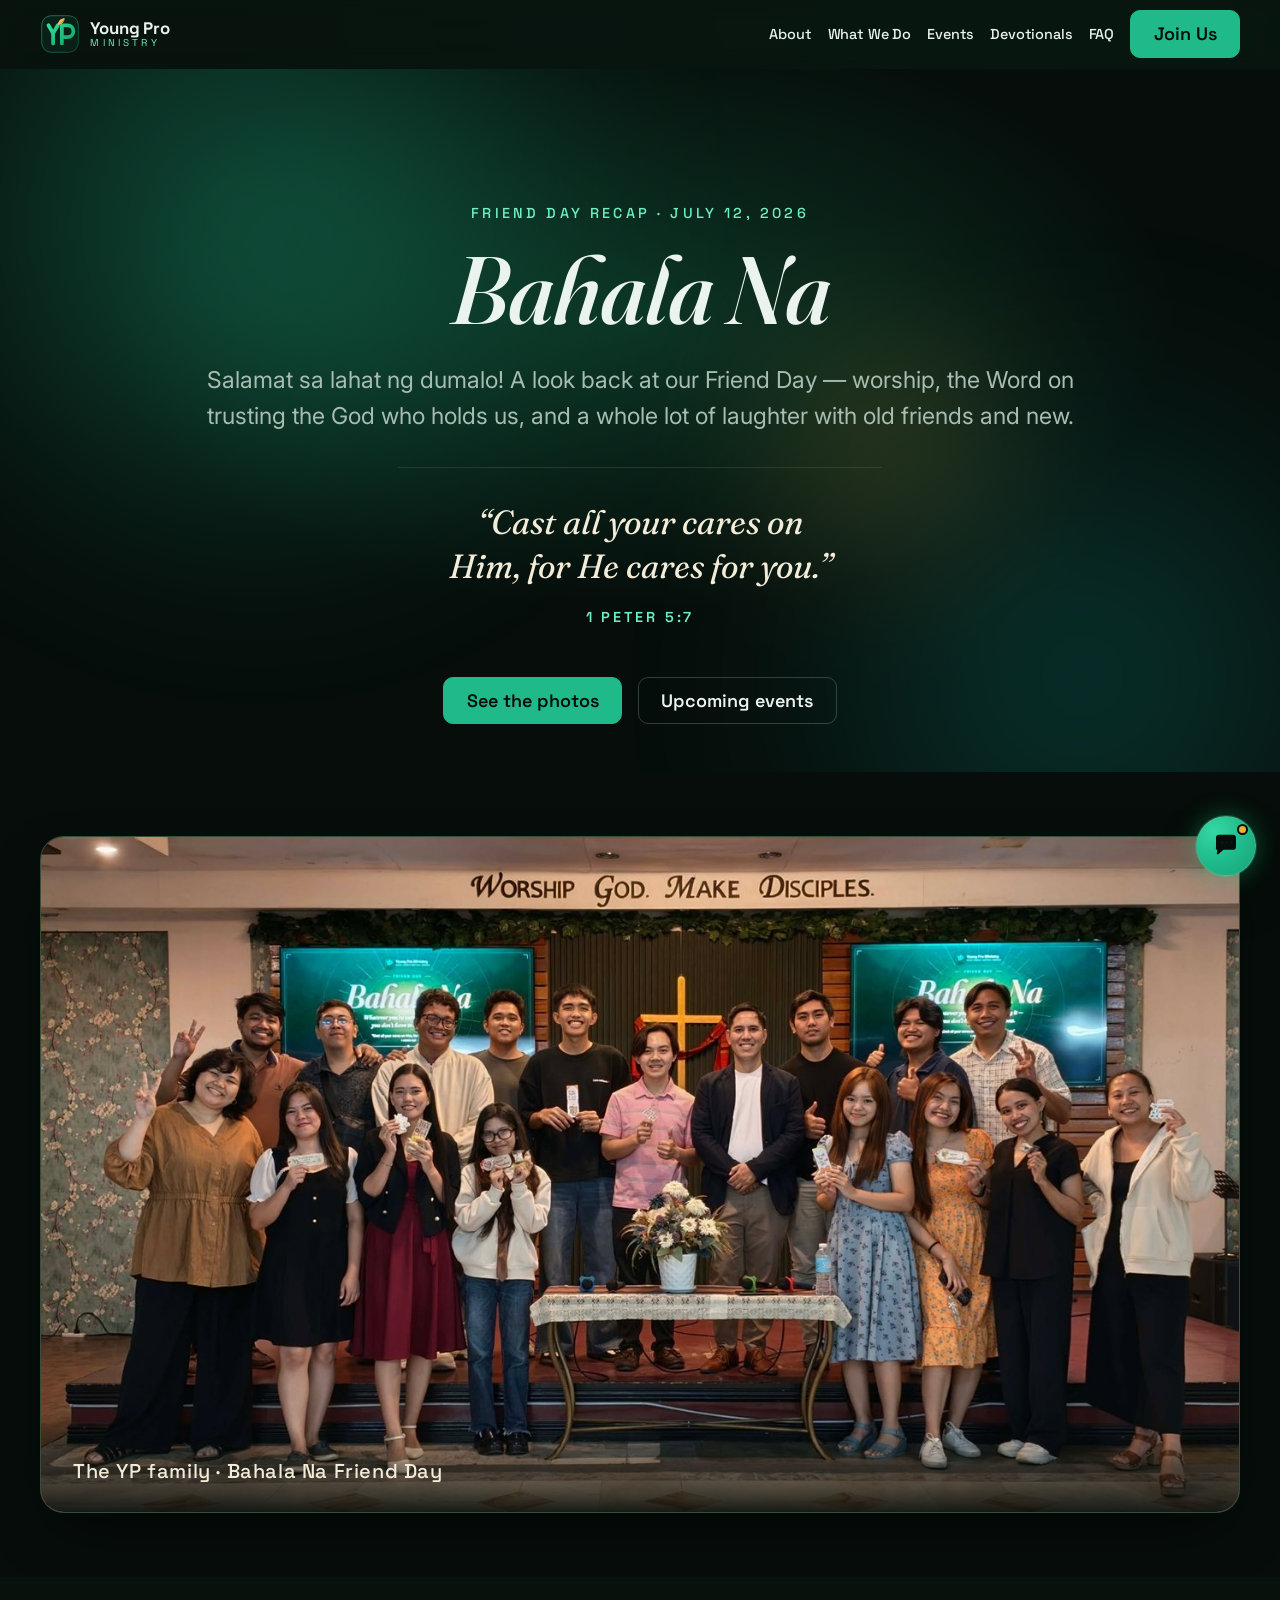
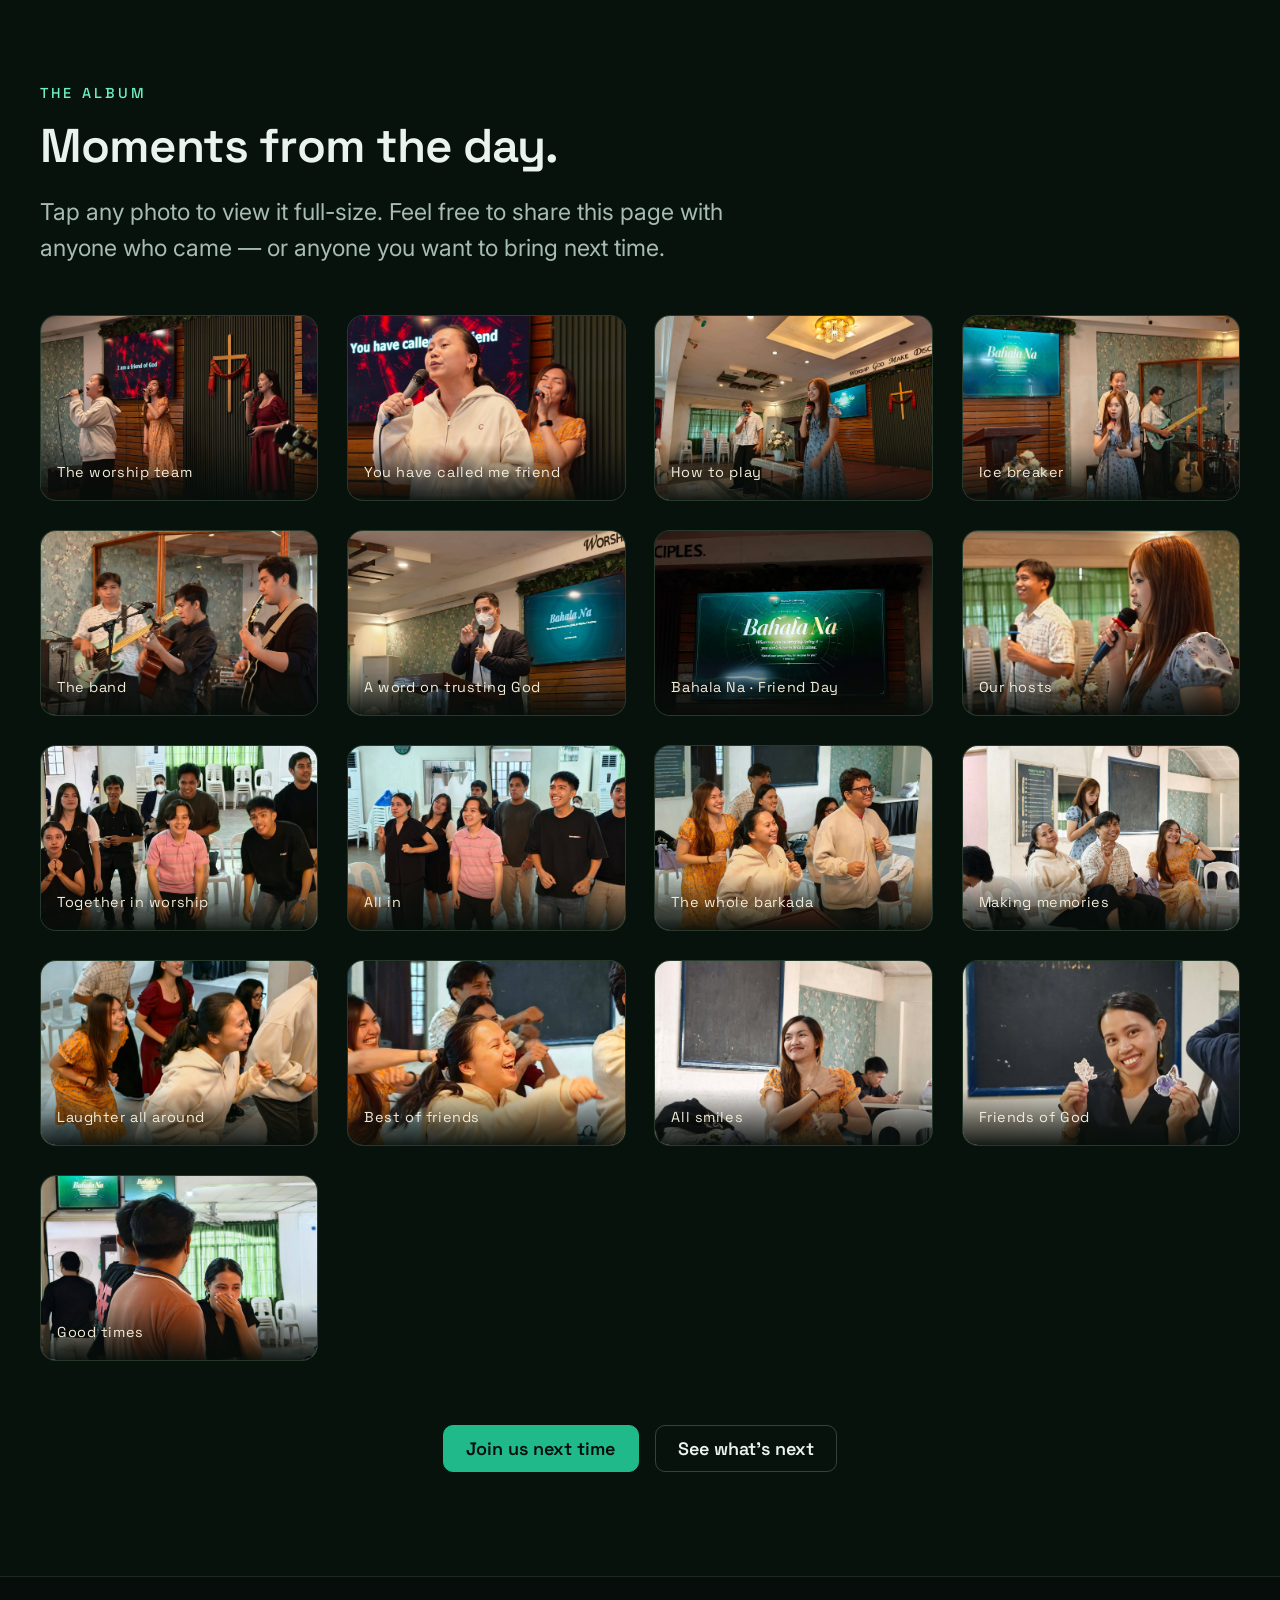
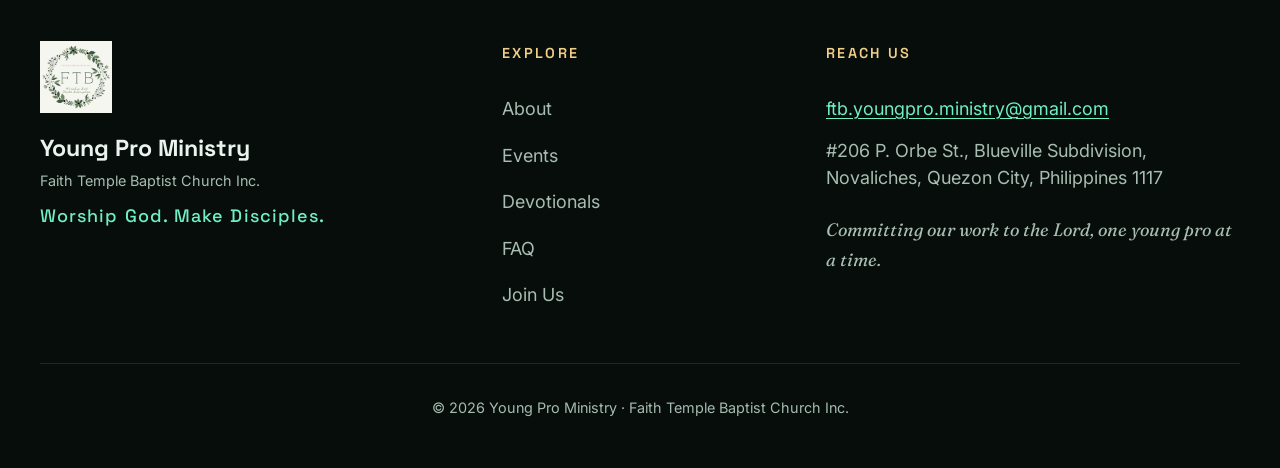
==== commit cf02ff32: "Recap polish: obvious scripture, centered group photo, landing-page album - Pull the 1 Peter 5:7 ver" ====
--- a/bahala-na/index.html
+++ b/bahala-na/index.html
@@ -106,9 +106,12 @@
         <h1 class="page-hero-title">Bahala Na</h1>
         <p class="page-hero-lead lead">
           Salamat sa lahat ng dumalo! A look back at our Friend Day &mdash; worship, the Word on trusting
-          the God who holds us, and a whole lot of laughter with old friends and new. Cast all your cares on
-          Him, for He cares for you. <span class="recap-verse">&mdash; 1 Peter 5:7</span>
+          the God who holds us, and a whole lot of laughter with old friends and new.
         </p>
+        <blockquote class="recap-scripture">
+          <p class="recap-scripture-text">&ldquo;Cast all your cares on Him, for He cares for you.&rdquo;</p>
+          <cite class="recap-scripture-ref">1 Peter 5:7</cite>
+        </blockquote>
         <p class="page-hero-actions">
           <a class="btn btn-primary" href="#photos" data-magnetic>See the photos</a>
           <a class="btn btn-ghost" href="/events.html#upcoming" data-magnetic>Upcoming events</a>
@@ -143,7 +146,7 @@
         <ul class="gallery-grid" role="list">
           <li class="gallery-item" data-reveal style="--i:0"><button class="gallery-tile" type="button" data-lightbox data-full="/assets/img/recap-bahala-na-01.jpg" data-caption="The worship team at the Bahala Na Friend Day."><img class="gallery-img" data-mask loading="lazy" src="/assets/img/recap-bahala-na-01.jpg" alt="Young pros leading worship with microphones beside the cross." width="1400" height="1050"><span class="gallery-caption">The worship team</span></button></li>
           <li class="gallery-item" data-reveal style="--i:1"><button class="gallery-tile" type="button" data-lightbox data-full="/assets/img/recap-bahala-na-02.jpg" data-caption="You have called me friend."><img class="gallery-img" data-mask loading="lazy" src="/assets/img/recap-bahala-na-02.jpg" alt="Worship leaders singing, the screen reading You have called me friend." width="1400" height="1050"><span class="gallery-caption">You have called me friend</span></button></li>
-          <li class="gallery-item" data-reveal style="--i:2"><button class="gallery-tile" type="button" data-lightbox data-full="/assets/img/recap-bahala-na-03.jpg" data-caption="Worship and the Word."><img class="gallery-img" data-mask loading="lazy" src="/assets/img/recap-bahala-na-03.jpg" alt="A young pro singing worship at the lectern under the Worship God Make Disciples sign." width="1400" height="1051"><span class="gallery-caption">Worship &amp; the Word</span></button></li>
+          <li class="gallery-item" data-reveal style="--i:2"><button class="gallery-tile" type="button" data-lightbox data-full="/assets/img/recap-bahala-na-03.jpg" data-caption="Our host explaining the ice breaker."><img class="gallery-img" data-mask loading="lazy" src="/assets/img/recap-bahala-na-03.jpg" alt="A host explaining the ice breaker game to the group at the Bahala Na Friend Day." width="1400" height="1051"><span class="gallery-caption">How to play</span></button></li>
           <li class="gallery-item" data-reveal style="--i:3"><button class="gallery-tile" type="button" data-lightbox data-full="/assets/img/recap-bahala-na-04.jpg" data-caption="Ice breaker to start the afternoon."><img class="gallery-img" data-mask loading="lazy" src="/assets/img/recap-bahala-na-04.jpg" alt="Young pros during an ice breaker at the Bahala Na Friend Day." width="1400" height="788"><span class="gallery-caption">Ice breaker</span></button></li>
           <li class="gallery-item" data-reveal style="--i:4"><button class="gallery-tile" type="button" data-lightbox data-full="/assets/img/recap-bahala-na-05.jpg" data-caption="The band."><img class="gallery-img" data-mask loading="lazy" src="/assets/img/recap-bahala-na-05.jpg" alt="Three musicians playing guitars during the Bahala Na Friend Day." width="1400" height="1050"><span class="gallery-caption">The band</span></button></li>
           <li class="gallery-item" data-reveal style="--i:5"><button class="gallery-tile" type="button" data-lightbox data-full="/assets/img/recap-bahala-na-06.jpg" data-caption="A word on trusting God."><img class="gallery-img" data-mask loading="lazy" src="/assets/img/recap-bahala-na-06.jpg" alt="A speaker sharing the message with the Bahala Na slide on screen." width="1400" height="1050"><span class="gallery-caption">A word on trusting God</span></button></li>
@@ -221,7 +224,14 @@
       font-size: var(--step-5); line-height: 1.02; letter-spacing: -0.01em; color: var(--ink);
       margin-bottom: var(--space-md); text-wrap: balance; }
     .page-hero-lead { max-width: 62ch; margin-inline: auto; color: var(--ink-dim); }
-    .recap-verse { color: var(--emerald-300); white-space: nowrap; }
+    /* Scripture: pulled out of the paragraph into an obvious pull-quote. */
+    .recap-scripture { margin: var(--space-lg) auto 0; max-width: 44ch; padding-top: var(--space-lg);
+      border-top: 1px solid var(--hairline); }
+    .recap-scripture-text { font-family: var(--font-serif); font-style: italic; font-weight: 400;
+      font-size: var(--step-2); line-height: 1.32; color: var(--cream); text-wrap: balance; }
+    .recap-scripture-ref { display: block; margin-top: var(--space-sm); font-family: var(--font-display);
+      font-style: normal; font-weight: 600; font-size: var(--step--1); letter-spacing: 0.2em;
+      text-transform: uppercase; color: var(--emerald-300); }
     .page-hero-actions { display: flex; flex-wrap: wrap; justify-content: center; gap: var(--space-sm); margin-top: var(--space-xl); }
     @media (prefers-reduced-motion: no-preference) {
       .page-hero-inner > * { opacity: 0; transform: translateY(20px);
@@ -230,11 +240,13 @@
       .page-hero-inner > :nth-child(2) { animation-delay: 0.13s; }
       .page-hero-inner > :nth-child(3) { animation-delay: 0.21s; }
       .page-hero-inner > :nth-child(4) { animation-delay: 0.29s; }
+      .page-hero-inner > :nth-child(5) { animation-delay: 0.37s; }
       @keyframes yp-hero-rise { to { opacity: 1; transform: translateY(0); } }
     }
 
     /* Giant featured group photo, right under the hero. */
-    .recap-hero-photo-band { background: var(--bg-900); padding-block: 0 var(--space-2xl); }
+    /* Its own vertical space so it never crowds the hero above it; centered by .container. */
+    .recap-hero-photo-band { background: var(--bg-900); padding-block: var(--space-2xl); }
     .recap-hero-photo { display: block; width: 100%; padding: 0; position: relative; cursor: pointer;
       border: 1px solid var(--hairline-strong); border-radius: var(--radius-lg, 24px); overflow: hidden;
       background: var(--bg-750); box-shadow: var(--shadow-lg);
--- a/assets/css/styles.css
+++ b/assets/css/styles.css
@@ -1498,6 +1498,18 @@
   text-transform: uppercase;
   color: var(--emerald-300);
 }
+/* A group heading that links to that event's full recap page. */
+.gallery-group-link {
+  color: inherit;
+  text-decoration: none;
+  transition: color var(--dur-fast) var(--ease-out);
+}
+.gallery-group-link:hover,
+.gallery-group-link:focus-visible { color: var(--emerald-300); }
+.gallery-group-more { margin-top: var(--space-md); }
+/* Recap link under a happenings card; poster becomes a clickable link too. */
+.post-more { margin-top: var(--space-xs); }
+.post-poster-link { display: block; }
 
 /* Lightbox */
 .lightbox {
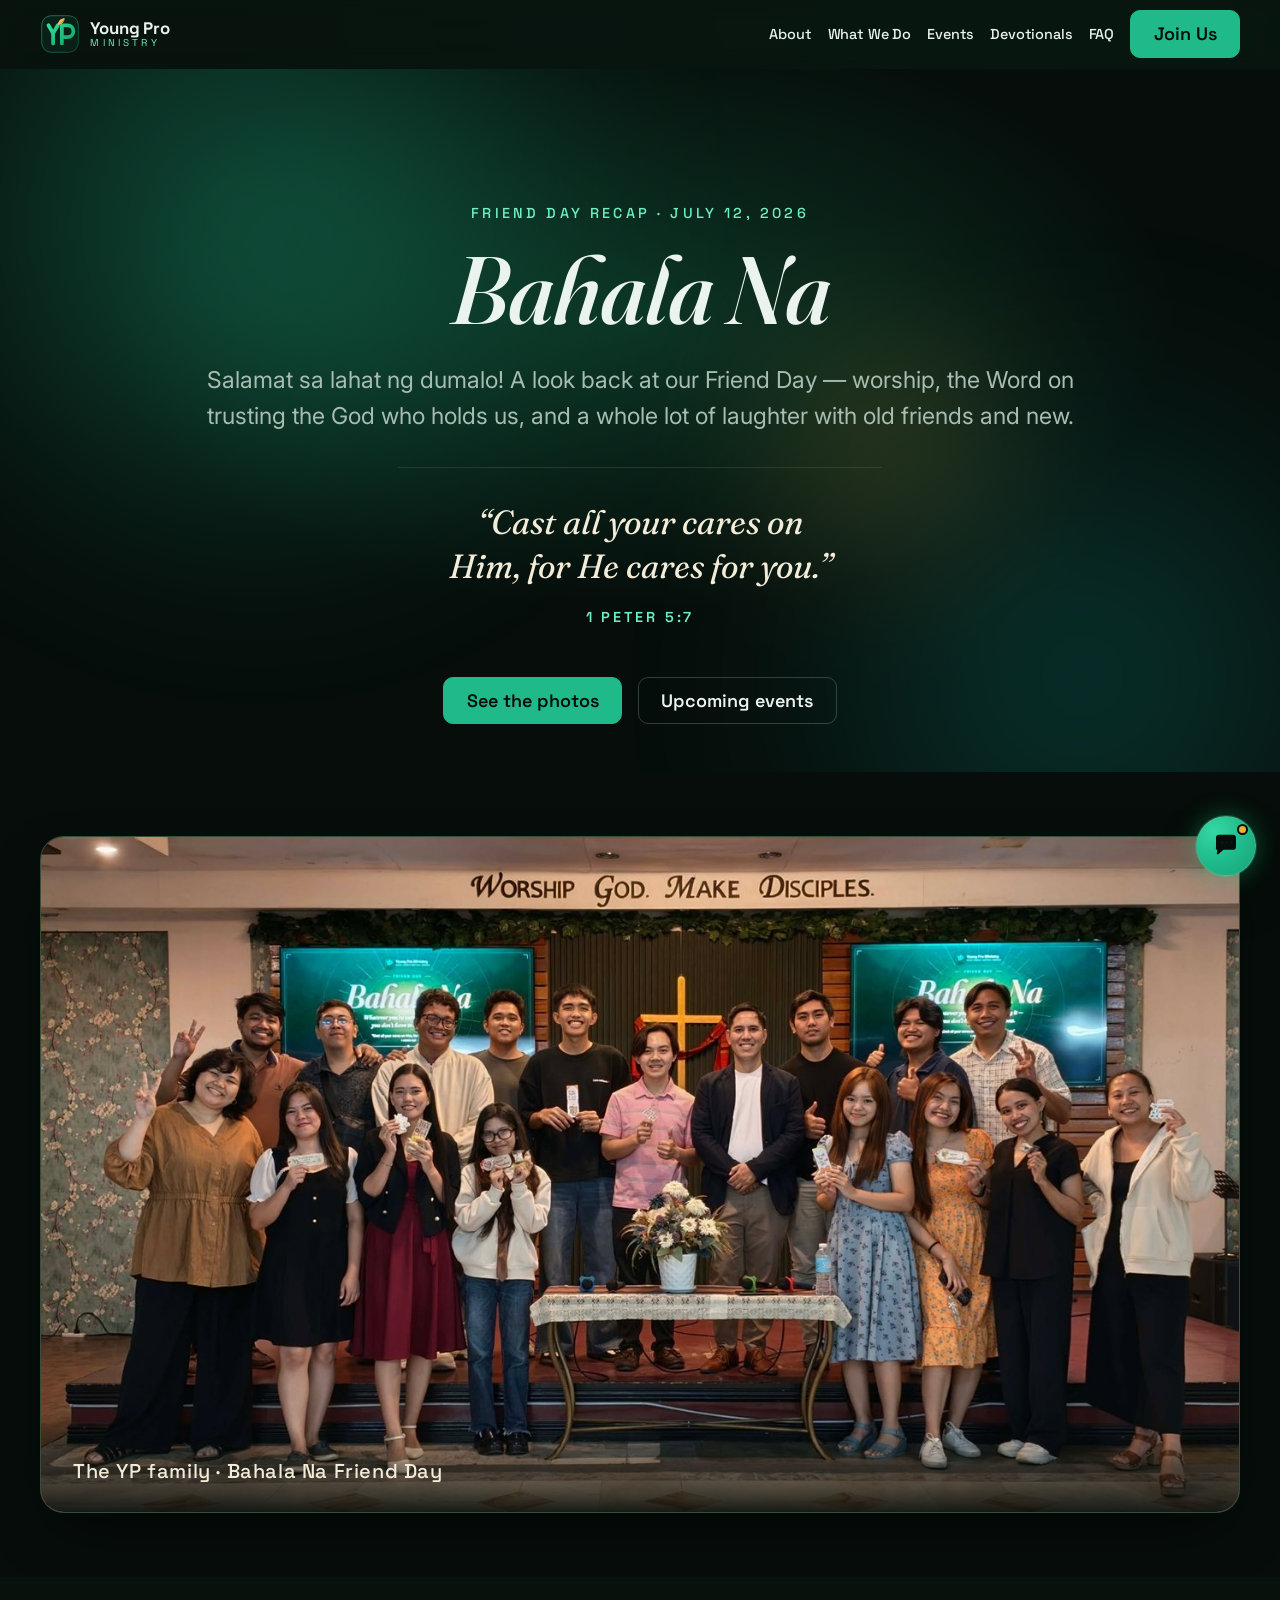
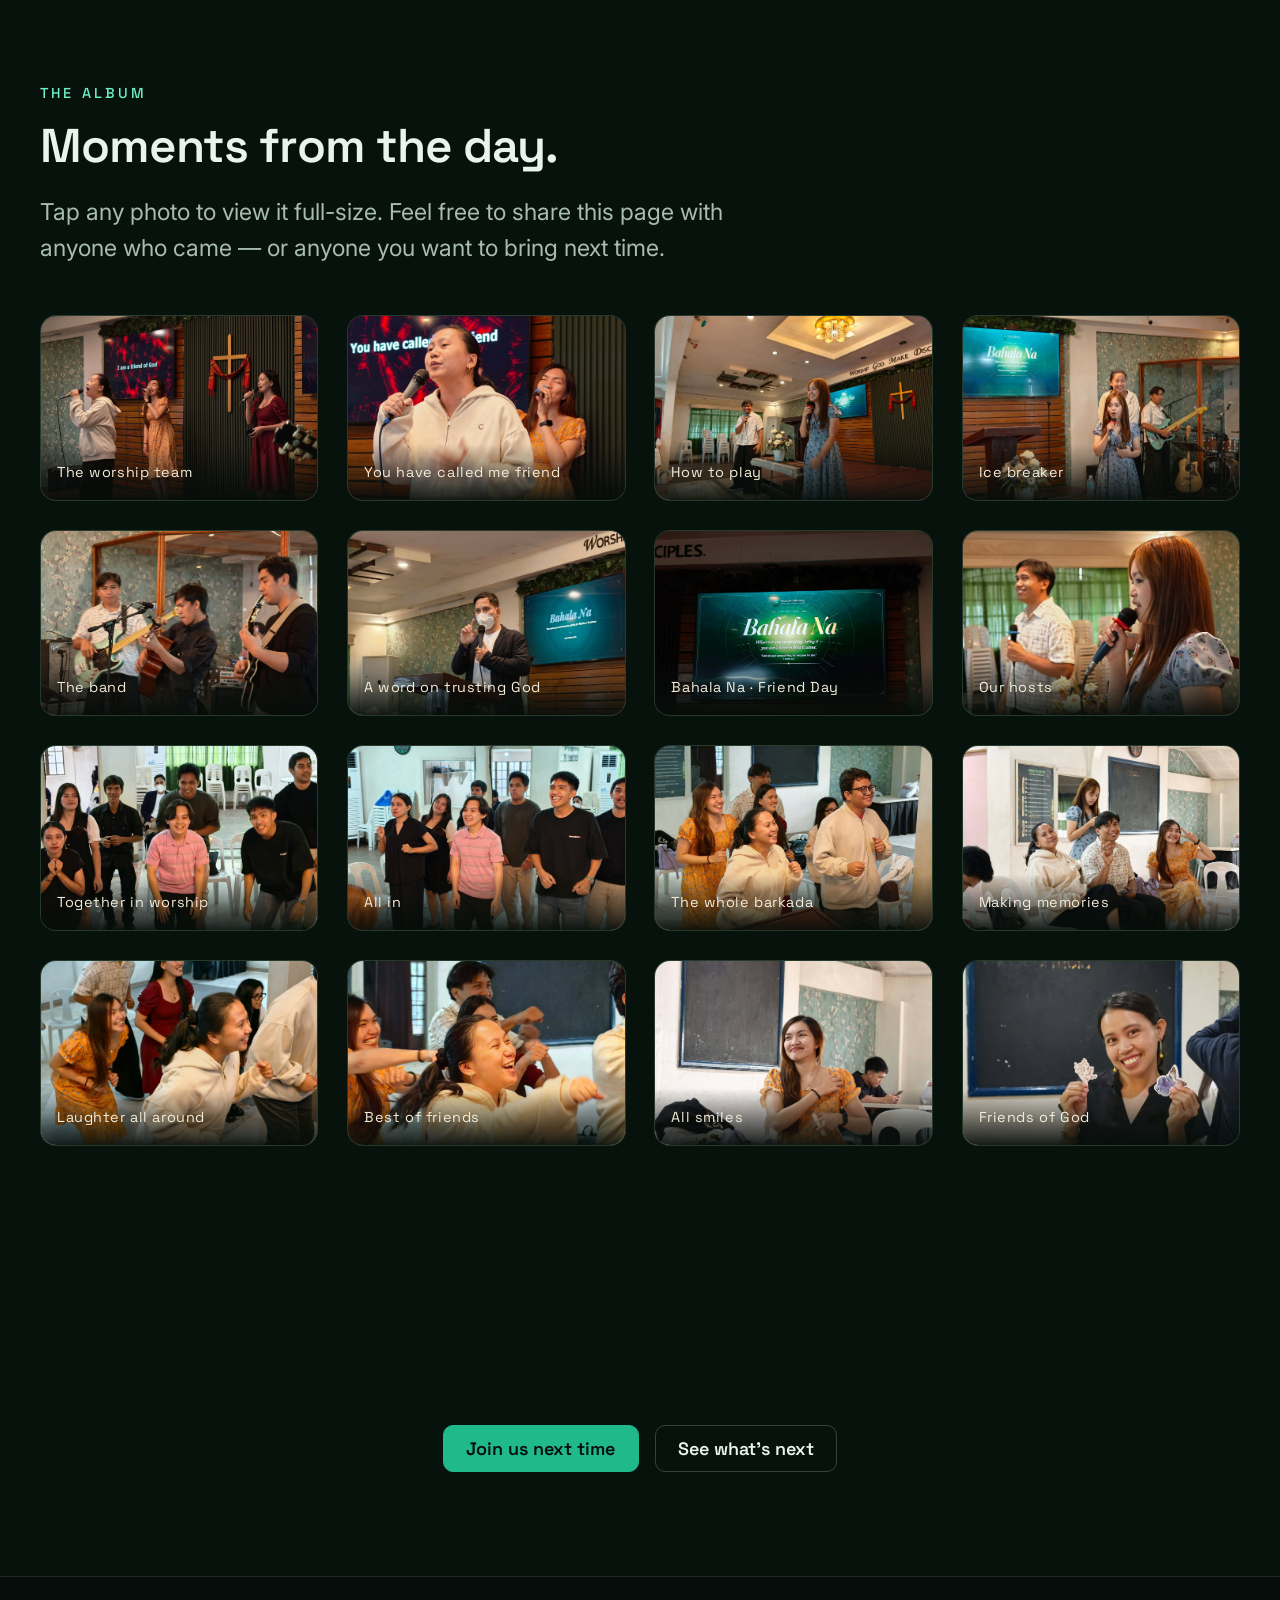
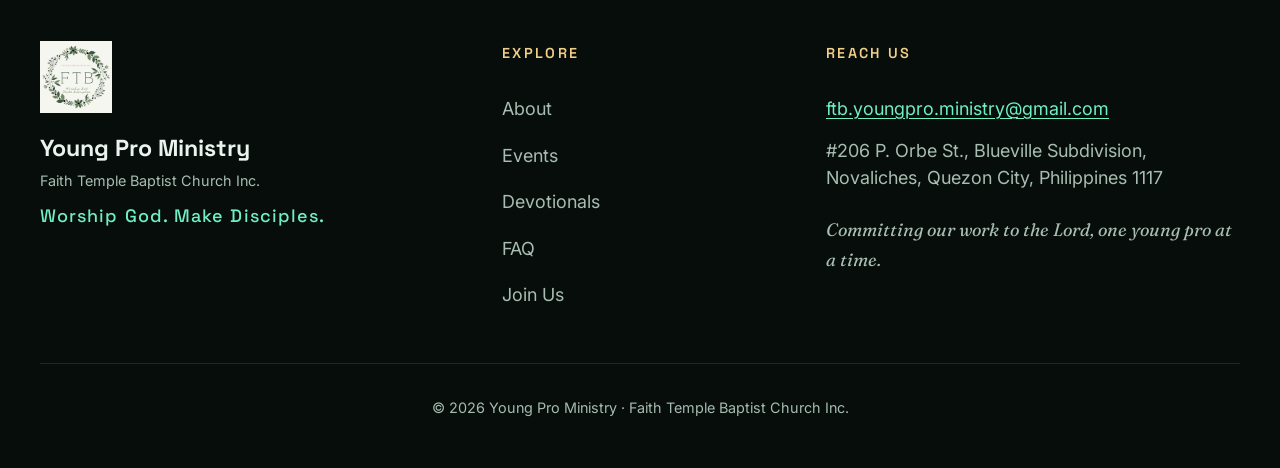
==== commit f0596267: "Add the gift-sharing photo to the Bahala Na album - New photo: everyone holding the handmade gift to" ====
--- a/bahala-na/index.html
+++ b/bahala-na/index.html
@@ -161,6 +161,7 @@
           <li class="gallery-item" data-reveal style="--i:14"><button class="gallery-tile" type="button" data-lightbox data-full="/assets/img/recap-bahala-na-15.jpg" data-caption="All smiles."><img class="gallery-img" data-mask loading="lazy" src="/assets/img/recap-bahala-na-15.jpg" alt="A young professional smiling warmly during the fellowship." width="1400" height="1050"><span class="gallery-caption">All smiles</span></button></li>
           <li class="gallery-item" data-reveal style="--i:15"><button class="gallery-tile" type="button" data-lightbox data-full="/assets/img/recap-bahala-na-16.jpg" data-caption="Friends of God."><img class="gallery-img" data-mask loading="lazy" src="/assets/img/recap-bahala-na-16.jpg" alt="A young pro smiling and holding friend paper cutouts." width="1400" height="1050"><span class="gallery-caption">Friends of God</span></button></li>
           <li class="gallery-item" data-reveal style="--i:16"><button class="gallery-tile" type="button" data-lightbox data-full="/assets/img/recap-bahala-na-17.jpg" data-caption="Good times."><img class="gallery-img" data-mask loading="lazy" src="/assets/img/recap-bahala-na-17.jpg" alt="A pair of friends laughing during the Friend Day." width="1400" height="1050"><span class="gallery-caption">Good times</span></button></li>
+          <li class="gallery-item" data-reveal style="--i:17"><button class="gallery-tile" type="button" data-lightbox data-full="/assets/img/recap-bahala-na-19.jpg" data-caption="Everyone got a little gift as we shared with one another."><img class="gallery-img" data-mask loading="lazy" src="/assets/img/recap-bahala-na-19.jpg" alt="Young pros smiling and holding the handmade gift tokens they shared with one another at the Bahala Na Friend Day." width="1400" height="788"><span class="gallery-caption">Gifts for one another</span></button></li>
         </ul>
 
         <p class="recap-cta">
